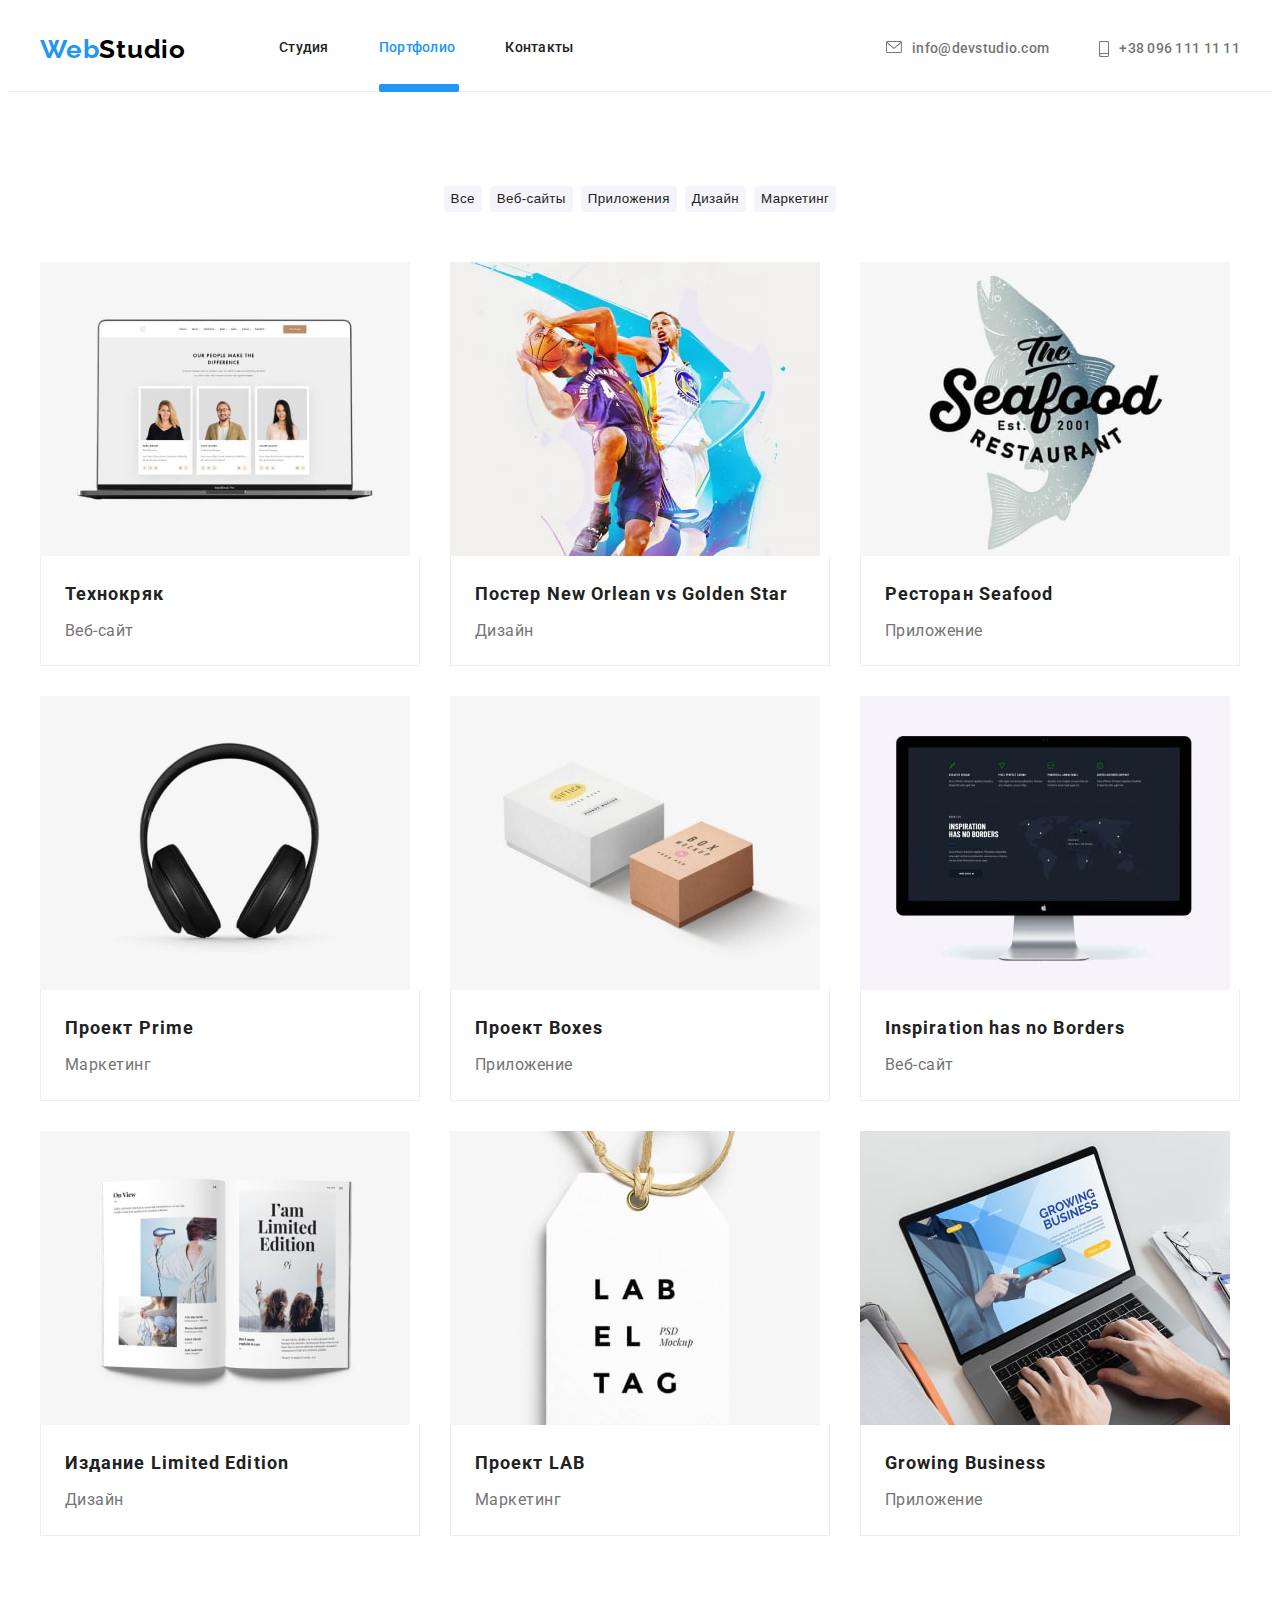
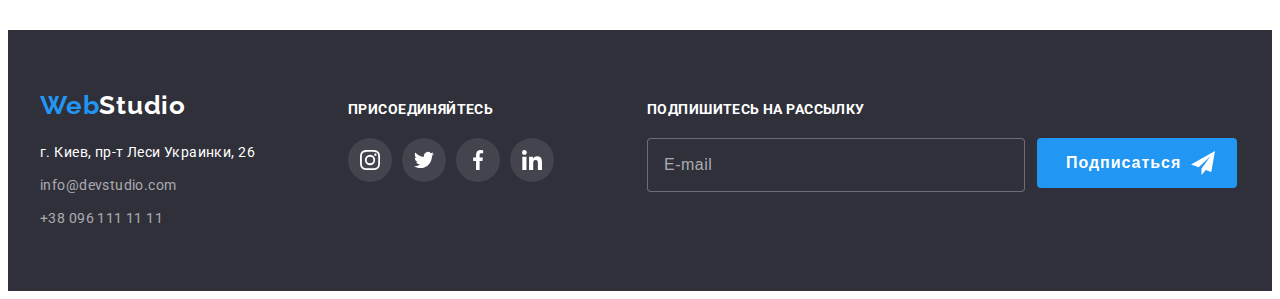
==== portfolio.html @ ad8e5594 "copy hw6" ====
<!DOCTYPE html>
<html lang="ru">
  <head>
    <meta charset="UTF-8" />
    <meta http-equiv="X-UA-Compatible" content="IE=edge" />
    <meta name="viewport" content="width=device-width, initial-scale=1.0" />
    <meta
      name="description"
      content="Web Studio, Заказать Разработку Десктопного приложения, Мобильного приложения. Недорого: Быстро, Качественно, Уникальный Дизайн."
    />
    <title>Web Studio - Разработка приложений</title>
    <link rel="shortcut icon" href="image/Favicon.png" type="image/x-icon" />
    <link
      rel="stylesheet"
      href="https://cdnjs.cloudflare.com/ajax/libs/modern-normalize/1.1.0/modern-normalize.min.css"
      integrity="sha512-wpPYUAdjBVSE4KJnH1VR1HeZfpl1ub8YT/NKx4PuQ5NmX2tKuGu6U/JRp5y+Y8XG2tV+wKQpNHVUX03MfMFn9Q=="
      crossorigin="anonymous"
      referrerpolicy="no-referrer"
    />
    <link rel="preconnect" href="https://fonts.googleapis.com" />
    <link rel="preconnect" href="https://fonts.gstatic.com" crossorigin />
    <link
      href="https://fonts.googleapis.com/css2?family=Raleway:wght@700&family=Roboto:wght@400;500;700;900&display=swap"
      rel="stylesheet"
    />
    <link rel="stylesheet" href="css/style.css" />
  </head>
  <body>
    <!-- Шапка -->

    <header class="header">
      <div class="header-container container">
        <!-- Главная навигация -->

        <nav class="navigation">
          <a class="logo" lang="en" href="index.html"
            ><span class="logo-web">Web</span><span class="logo-studio">Studio</span></a
          >
          <ul class="navigation-list list">
            <li class="navigation-li"><a class="navigation-link" href="index.html">Студия</a></li>
            <li class="navigation-li">
              <a class="navigation-link nav" href="portfolio.html">Портфолио</a>
            </li>
            <li class="navigation-li"><a class="navigation-link" href="/">Контакты</a></li>
          </ul>
        </nav>

        <!-- Связь -->
        <ul class="connection list">
          <li class="connection-li">
            <a class="navigation-connect" href="mailto:info@devstudio.com">
              <svg class="icon-envelope" width="16" height="12">
                <use href="./image/sprite.svg#icon-envelope"></use>
              </svg>
              info@devstudio.com</a
            >
          </li>
          <li class="connection-li">
            <a class="navigation-connect" href="tel:+380961111111">
              <svg class="icon-smartphone" width="10" height="16">
                <use href="./image/sprite.svg#icon-smartphone"></use>
              </svg>
              +38 096 111 11 11</a
            >
          </li>
        </ul>
      </div>
    </header>

    <!-- Портфолио -->
    <main>
      <section class="portfolio">
        <div class="container">
          <h1 class="visually-hidden">Портфолио</h1>
          <!-- Скрытый, для семантики -->

          <!-- Портфолио фильтры -->

          <ul class="filtre list">
            <li class="filtre-btn"><button class="filtre-list" name="button">Все</button></li>
            <li class="filtre-btn"><button class="filtre-list" name="button">Веб-сайты</button></li>
            <li class="filtre-btn">
              <button class="filtre-list" name="button">Приложения</button>
            </li>
            <li class="filtre-btn"><button class="filtre-list" name="button">Дизайн</button></li>
            <li class="filtre-btn"><button class="filtre-list" name="button">Маркетинг</button></li>
          </ul>

          <!-- Портфолио-карточки -->

          <ul class="content list">
            <!-- Технокряк -->

            <li class="content-list">
              <a href="" class="content-link list">
                <div class="content-image">
                  <img
                    class="image"
                    src="./image/portfolio/tehnokryak.jpg"
                    alt="Технокряк"
                    width="370"
                  />
                  <p class="overlay">
                    Технокряк это современная площадка распространения коронавируса. Компании
                    используют эту платформу для цифрового шпионажа и атак на защищённые сервера
                    конкурентов.
                  </p>
                </div>
                <div class="box">
                  <h2 class="caption">Технокряк</h2>
                  <p class="subtitle">Веб-сайт</p>
                </div>
              </a>
            </li>

            <!-- Постер New Orlean vs Golden Star -->

            <li class="content-list">
              <a href="" class="content-link list">
                <div class="content-image">
                  <img
                    class="image"
                    src="./image/portfolio/Poster-Ne-Orlean-vs-Golden-Star.jpg"
                    alt="Постер New Orlean vs Golden Star"
                    width="370"
                  />
                  <p class="overlay">
                    Технокряк это современная площадка распространения коронавируса. Компании
                    используют эту платформу для цифрового шпионажа и атак на защищённые сервера
                    конкурентов.
                  </p>
                </div>
                <div class="box">
                  <h2 class="caption" lang="en">Постер New Orlean vs Golden Star</h2>
                  <p class="subtitle">Дизайн</p>
                </div>
              </a>
            </li>

            <!-- Ресторан Seafood -->

            <li class="content-list">
              <a href="" class="content-link list">
                <div class="content-image">
                  <img
                    class="image"
                    src="./image/portfolio/Restoran-Seafood.jpg"
                    alt="Ресторан Seafood"
                    width="370"
                  />
                  <p class="overlay">
                    Технокряк это современная площадка распространения коронавируса. Компании
                    используют эту платформу для цифрового шпионажа и атак на защищённые сервера
                    конкурентов.
                  </p>
                </div>
                <div class="box">
                  <h2 class="caption" lang="en">Ресторан Seafood</h2>
                  <p class="subtitle">Приложение</p>
                </div>
              </a>
            </li>

            <!-- Проект Prime -->

            <li class="content-list">
              <a href="" class="content-link list">
                <div class="content-image">
                  <img
                    class="image"
                    src="./image/portfolio/Proekt-Prime.jpg"
                    alt="Проект Prime"
                    width="370"
                  />
                  <p class="overlay">
                    Технокряк это современная площадка распространения коронавируса. Компании
                    используют эту платформу для цифрового шпионажа и атак на защищённые сервера
                    конкурентов.
                  </p>
                </div>
                <div class="box">
                  <h2 class="caption" lang="en">Проект Prime</h2>
                  <p class="subtitle">Маркетинг</p>
                </div>
              </a>
            </li>

            <!-- Проект Boxes -->

            <li class="content-list">
              <a href="" class="content-link list">
                <div class="content-image">
                  <img
                    class="image"
                    src="./image/portfolio/Proekt-Boxes.jpg"
                    alt="Проект Boxes"
                    width="370"
                  />
                  <p class="overlay">
                    Технокряк это современная площадка распространения коронавируса. Компании
                    используют эту платформу для цифрового шпионажа и атак на защищённые сервера
                    конкурентов.
                  </p>
                </div>
                <div class="box">
                  <h2 class="caption" lang="en">Проект Boxes</h2>
                  <p class="subtitle">Приложение</p>
                </div>
              </a>
            </li>

            <!-- Inspiration has no Borders -->

            <li class="content-list">
              <a href="" class="content-link list">
                <div class="content-image">
                  <img
                    class="image"
                    src="./image/portfolio/Inspiration-has-no-Borders.jpg"
                    alt="Inspiration has no Borders"
                    width="370"
                  />
                  <p class="overlay">
                    Технокряк это современная площадка распространения коронавируса. Компании
                    используют эту платформу для цифрового шпионажа и атак на защищённые сервера
                    конкурентов.
                  </p>
                </div>
                <div class="box">
                  <h2 class="caption" lang="en">Inspiration has no Borders</h2>
                  <p class="subtitle">Веб-сайт</p>
                </div>
              </a>
            </li>

            <!-- Издание Limited Edition -->

            <li class="content-list">
              <a href="" class="content-link list">
                <div class="content-image">
                  <img
                    class="image"
                    src="./image/portfolio/Izdanie-Limited-Edition.jpg"
                    alt="Издание
                    Limited Edition"
                    width="370"
                  />
                  <p class="overlay">
                    Технокряк это современная площадка распространения коронавируса. Компании
                    используют эту платформу для цифрового шпионажа и атак на защищённые сервера
                    конкурентов.
                  </p>
                </div>
                <div class="box">
                  <h2 class="caption" lang="en">Издание Limited Edition</h2>
                  <p class="subtitle">Дизайн</p>
                </div>
              </a>
            </li>

            <!-- Проект LAB -->

            <li class="content-list">
              <a href="" class="content-link list">
                <div class="content-image">
                  <img
                    class="image"
                    src="./image/portfolio/Proekt-LAB.jpg"
                    alt="Проект LAB"
                    width="370"
                  />
                  <p class="overlay">
                    Технокряк это современная площадка распространения коронавируса. Компании
                    используют эту платформу для цифрового шпионажа и атак на защищённые сервера
                    конкурентов.
                  </p>
                </div>
                <div class="box">
                  <h2 class="caption" lang="en">Проект LAB</h2>
                  <p class="subtitle">Маркетинг</p>
                </div>
              </a>
            </li>

            <!-- Growing Business -->

            <li class="content-list">
              <a href="" class="content-link list">
                <div class="content-image">
                  <img
                    class="image"
                    src="./image/portfolio/Growing-Business.jpg"
                    alt="Growing Business"
                    width="370"
                  />
                  <p class="overlay">
                    Технокряк это современная площадка распространения коронавируса. Компании
                    используют эту платформу для цифрового шпионажа и атак на защищённые сервера
                    конкурентов.
                  </p>
                </div>
                <div class="box">
                  <h2 class="caption" lang="en">Growing Business</h2>
                  <p class="subtitle">Приложение</p>
                </div>
              </a>
            </li>
          </ul>
        </div>
      </section>
    </main>

    <!-- Подвал -->

    <footer class="footer">
      <div class="footer-block container">
        <!-- Логотип -->

        <div class="block">
          <a class="logo logo-footer" lang="en" href="index.html">
            <span class="logo-web">Web</span><span class="logo-studio-footer">Studio</span></a
          >

          <!-- Блок адрес -->

          <address class="address">
            <ul class="address-table list">
              <li class="address-list list">
                <a
                  class="footer-navigation list"
                  href="https://www.google.com/maps/place/%D0%B1%D1%83%D0%BB.+%D0%9B%D0%B5%D1%81%D0%B8+%D0%A3%D0%BA%D1%80%D0%B0%D0%B8%D0%BD%D0%BA%D0%B8,+26,+%D0%9A%D0%B8%D0%B5%D0%B2,"
                  target="_blank"
                  rel="noreferrer noopeneer"
                >
                  г. Киев, пр-т Леси Украинки, 26</a
                >
              </li>

              <li class="address-list list">
                <a class="footer-connect list" href="mailto:info@devstudio.com"
                  >info@devstudio.com</a
                >
              </li>

              <li class="address-list list">
                <a class="footer-connect list" href="tel:+380961111111">+38 096 111 11 11</a>
              </li>
            </ul>
          </address>
        </div>

        <div class="join">
          <p class="join-text">присоединяйтесь</p>

          <ul class="join-list list">
            <li class="join-item">
              <a class="join-link" href="">
                <svg class="join-icon social-icon" width="20" height="20">
                  <use href="./image/sprite.svg#icon-instagram"></use>
                </svg>
              </a>
            </li>

            <li class="join-item">
              <a class="join-link" href="">
                <svg class="join-icon social-icon" width="20" height="20">
                  <use href="./image/sprite.svg#icon-twitter"></use>
                </svg>
              </a>
            </li>

            <li class="join-item">
              <a class="join-link" href="">
                <svg class="join-icon social-icon" width="20" height="20">
                  <use href="./image/sprite.svg#icon-facebook"></use>
                </svg>
              </a>
            </li>

            <li class="join-item">
              <a class="join-link" href="">
                <svg class="join-icon social-icon" width="20" height="20">
                  <use href="./image/sprite.svg#icon-linkedin"></use>
                </svg>
              </a>
            </li>
          </ul>
        </div>

        <!-- Подпишитесь на рассылку -->

        <form action="#" class="subscription-form">
          <p class="subscription-title">Подпишитесь на рассылку</p>
          <div class="subscription-wrapper">
            <div class="subscription-wrapper-input">
              <input
                class="subscription-input"
                type="email"
                name="subscription-name"
                placeholder="E-mail"
                required
              />
            </div>

            <div class="subscription-wrapper-button">
              <button class="subscription-button" type="submit">
                <span class="subscription-text">Подписаться</span>
                <svg class="subscription-icon" width="24" height="24">
                  <use href="./image/sprite.svg#icon-footer-icon-send"></use>
                </svg>
              </button>
            </div>
          </div>
        </form>
      </div>
    </footer>

    <script src="./js/modal.js"></script>
  </body>
</html>
---- css/style.css ----
:root {
  --page-text: #212121;
  --primary-text-color: #757575;
  --secondary-text-color: #2196f3;
  --third-text-color: #ffffff;
  --link-color: #afb1b8;
  --primary-background-color: #ffffff;
  --secondary-background-color: #f5f4fa;
  --third-background-color: #2196f3;
  --transition-color: color 250ms cubic-bezier(0.4, 0, 0.2, 1);
}

body {
  font-family: 'Roboto', sans-serif;
  background: var(--primary-background-color);
  color: var(--page-text);
  font-size: 16px;
  font-style: normal;
}

h1,
h2,
h3,
h4,
h5,
h6,
p {
  margin: 0;
}

ul {
  margin: 0;
  padding: 0;
}

img {
  display: block;
}

/* ----------------Шапка--------------- */

/* ---Логотип--- */

.header {
  background-color: var(--primary-background-color);
  border-bottom: 1px solid #ececec;
}

.header-container {
  display: flex;
  align-items: center;
}

/* ---Контейнер--- */

.container {
  width: 1200px;
  margin: 0 auto;
  padding: 0 15px;
}

.logo {
  font-family: 'Raleway', sans-serif;
  text-decoration: none;
  font-weight: 700;
  font-size: 26px;
  line-height: 1.192;
  letter-spacing: 0.03em;

  display: block;
  margin-right: 93px;
}

.logo-web {
  color: var(--secondary-text-color);
}

.logo-studio {
  color: #000000;
}

/* ---Навигация--- */

.navigation {
  display: flex;
  align-items: center;
}

.navigation-list {
  display: flex;
}

/* ---Сброс стилей--- */

.list {
  list-style: none;
  text-decoration: none;
  font-style: normal;
}

.navigation-li:not(:last-child) {
  margin-right: 50px;
}

.navigation-link {
  color: var(--page-text);
  text-decoration: none;
  font-weight: 500;
  font-size: 14px;
  line-height: 1.14;
  letter-spacing: 0.02em;

  display: block;
  padding-top: 32px;
  transition: var(--transition-color);
}

.nav {
  color: var(--secondary-text-color);
  display: flex;
  flex-direction: column;
}

.nav::after {
  content: '';
  display: block;
  width: 100%;
  height: 4px;
  border: 2px solid;
  border-radius: 2px;
  background-color: var(--third-background-color);
  margin-top: 28px;
  margin-bottom: -1px;
}

.navigation-link:hover,
.navigation-link:focus {
  color: var(--secondary-text-color);
}

/* ---Связь--- */

.connection {
  display: flex;
  margin-left: auto;
}

.connection-li + .connection-li {
  margin-left: 50px;
}

.navigation-connect {
  color: var(--primary-text-color);
  text-decoration: none;
  font-weight: 500;
  font-size: 14px;
  line-height: 1.14;
  letter-spacing: 0.02em;

  padding: 16px 0;
  display: flex;
  transition: var(--transition-color);
}

.navigation-connect:hover,
.navigation-connect:focus {
  color: var(--secondary-text-color);
  fill: var(--secondary-text-color);
}

.icon-envelope,
.icon-smartphone {
  margin-right: 10px;
  fill: currentColor;
  align-items: center;
  padding: 0;
}

/* --------------Блок герой--------------- */

.hero-section {
  display: flex;
  text-align: center;
  align-items: center;
  padding-top: 200px;
  padding-bottom: 200px;
}

.image-hero {
  max-width: 1600px;
  background-color: #c4c4c4;
  background-image: linear-gradient(to right, rgba(47, 48, 58, 0.4), rgba(47, 48, 58, 0.4)),
    url('../image/hero/hero.jpg');
  background-position: center;
  background-size: cover;
  background-repeat: no-repeat;

  margin: 0 auto;
}

.hero-text {
  color: var(--third-text-color);
  font-weight: 900;
  font-size: 44px;
  line-height: 1.36;
  text-align: center;
  letter-spacing: 0.06em;
  text-transform: uppercase;

  margin: 0 auto 30px;
  max-width: 696px;
}

.button {
  color: var(--third-text-color);
  background-color: var(--third-background-color);
  border: 1px solid transparent;
  border-radius: 4px;
  cursor: pointer;
  height: 50px;
  min-width: 200px;
  text-align: center;
  padding: 10px 32px;

  transition: background-color 250ms cubic-bezier(0.4, 0, 0.2, 1);
}

.button:hover,
.button:focus,
.button:active {
  background-color: #188ce8;
}

/* ---------------Особенности----------- */

/* скрытый текст Особенности */

.visually-hidden {
  position: absolute;
  width: 1px;
  height: 1px;
  margin: -1px;
  padding: 0;
  overflow: hidden;
  border: 0;
  clip: rect(0 0 0 0);
  z-index: 1;
}

.feature-section {
  padding-top: 94px;
  padding-bottom: 94px;
  background-color: var(--primary-background-color);
}

.item {
  display: flex;
}

.item-list {
  width: 270px;
}

.item-logo {
  display: flex;
  height: 120px;
  border-radius: 4px;
  margin-bottom: 30px;
  background-color: var(--secondary-background-color);
  justify-content: center;
  align-items: center;
}

.item-list:not(:last-child) {
  margin-right: 30px;
}

.headline {
  color: var(--page-text);
  font-weight: 700;
  font-size: 14px;
  line-height: 1.14;
  letter-spacing: 0.03em;
  text-transform: uppercase;
  margin-bottom: 10px;
}

.text {
  color: var(--primary-text-color);
  font-size: 14px;
  line-height: 1.71;
  letter-spacing: 0.03em;
}

/* -------------Чем мы занимаемся----------- */

.occupation-section {
  margin-right: auto;
  margin-left: auto;
  background-color: var(--primary-background-color);
  padding-bottom: 94px;
}

.heading {
  font-weight: 700;
  font-size: 36px;
  line-height: 1.16;
  text-align: center;
  letter-spacing: 0.03em;

  display: block;
  margin-bottom: 50px;
}

.heading-list {
  display: flex;
}

.heading-li {
  width: 370px;
}

.heading-li:not(:last-child) {
  margin-right: 30px;
}

.heading-thumb {
  position: relative;
  width: 370px;
  display: block;
}

.occupation-image {
  display: block;
  max-width: 100%;
}

.heading-text {
  width: 100%;
  height: 70px;
  position: absolute;

  bottom: 0;

  color: var(--third-text-color);
  background-color: rgba(47, 48, 58, 0.8);
  font-weight: 700;
  font-size: 14px;
  line-height: 1.14;
  text-align: center;
  letter-spacing: 0.03em;
  text-transform: uppercase;
  padding: 27px 0;
}

/* ---------------Наша команда-------------- */

.command-section {
  background-color: var(--secondary-background-color);
  margin-right: auto;
  margin-left: auto;
  padding: 94px 0;
}

.command-heading {
  color: var(--page-text);
  font-weight: 700;
  font-size: 36px;
  line-height: 1.16;
  text-align: center;
  letter-spacing: 0.03em;

  display: block;
  margin-bottom: 50px;
}

.command-item {
  display: flex;
}

.command-list {
  width: 270px;
  border-radius: 0px 0px 4px 4px;
  box-shadow: 0px 1px 3px rgba(0, 0, 0, 0.12), 0px 1px 1px rgba(0, 0, 0, 0.14),
    0px 2px 1px rgba(0, 0, 0, 0.2);
  background-color: var(--primary-background-color);
}

.command-list:not(:last-child) {
  margin-right: 30px;
}

.command-image {
  max-width: 100%;
}

.command-text {
  padding: 30px 32px;
}

.command-name {
  color: var(--page-text);
  font-weight: 500;
  font-size: 16px;
  line-height: 1.18;
  text-align: center;
  letter-spacing: 0.03em;
  margin-bottom: 10px;
  display: block;
}

.command-position {
  color: var(--primary-text-color);
  font-size: 16px;
  line-height: 1.18;
  text-align: center;
  letter-spacing: 0.03em;
  display: block;
  margin-bottom: 16px;
}

.socials-list {
  display: flex;
}

.socials-item:not(:last-child) {
  margin-right: 10px;
}

.socials-link {
  width: 44px;
  height: 44px;
  border-radius: 50%;
  background-color: var(--primary-background-color);
  display: flex;
  justify-content: center;
  align-items: center;
  transition: background-color 250ms cubic-bezier(0.4, 0, 0.2, 1);
}

.socials-link:hover,
.socials-link:focus {
  background-color: var(--third-background-color);
}

.socials-link:hover .socials-icon,
.socials-link:focus .socials-icon {
  fill: var(--third-text-color);
}

.socials-icon {
  fill: var(--link-color);
  transition: fill 250ms cubic-bezier(0.4, 0, 0.2, 1);
}

/* -----------Постоянные клиенты-------- */

.client-section {
  margin-right: auto;
  margin-left: auto;
  background-color: var(--primary-background-color);
  padding-top: 94px;
  padding-bottom: 94px;
}

.client-title {
  color: var(--page-text);
  font-weight: 700;
  font-size: 36px;
  line-height: 1.16;
  text-align: center;
  letter-spacing: 0.03em;
  margin-bottom: 50px;
}

.client-group {
  display: flex;
  margin-left: auto;
  margin-right: auto;
}

.client-list {
  width: 170px;
  height: 92px;
}

.client-list:not(:last-child) {
  margin-right: 30px;
}

.client-link {
  width: 100%;
  height: 100%;
  border: 1px solid #afb1b8;
  border-radius: 4px;
  display: flex;
  justify-content: center;
  align-items: center;

  transition-property: border-color;
  transition-duration: 250ms;
  transition-timing-function: cubic-bezier(0.4, 0, 0.2, 1);
}

.client-icon {
  fill: #afb1b8;
  transition-property: fill;
  transition-duration: 250ms;
  transition-timing-function: cubic-bezier(0.4, 0, 0.2, 1);
}

.client-link:hover,
.client-link:focus {
  border-color: var(--secondary-text-color);
}

.client-link:hover .client-icon,
.client-link:focus .client-icon {
  fill: var(--secondary-text-color);
}

/* --------------Портфолио------------ */

/* ---Портфолио фильтры--- */

.portfolio {
  margin-right: auto;
  margin-left: auto;
  background-color: var(--primary-background-color);
  padding-top: 94px;
  padding-bottom: 94px;
}

.filtre {
  display: flex;
  justify-content: center;
  margin-bottom: 50px;
}

.filtre-btn:not(:last-child) {
  margin-right: 8px;
}

.filtre-list {
  color: var(--page-text);
  border: 1px solid transparent;
  background-color: #f5f4fa;
  border-radius: 4px;
  font-weight: 500;
  line-height: 1.62;
  text-align: center;
  letter-spacing: 0.03em;
  cursor: pointer;
  transition-property: background-color, color, box-shadow;
  transition-duration: 250ms;
  transition-timing-function: cubic-bezier(0.4, 0, 0.2, 1);
}

.filtre-list:hover,
.filtre-list:focus {
  color: var(--third-text-color);
  background-color: var(--third-background-color);
  box-shadow: 0px 3px 1px rgba(0, 0, 0, 0.1), 0px 1px 2px rgba(0, 0, 0, 0.08),
    0px 2px 2px rgba(0, 0, 0, 0.12);
}

/* ---Портфолио-карточки--- */

.content {
  display: flex;
  flex-wrap: wrap;
  margin-top: -30px;
  margin-bottom: 0;
  margin-left: -30px;
}

.content-image {
  position: relative;
  overflow: hidden;
}

.overlay {
  position: absolute;
  top: 0;
  left: 0;
  width: 100%;
  height: 100%;
  background-color: rgba(33, 150, 243, 0.9);
  color: var(--third-text-color);
  padding: 63px 24px;
  font-weight: 400;
  font-size: 18px;
  line-height: 1.56;
  letter-spacing: 0.03em;

  overflow: hidden;
  transform: translateY(100%);

  transition-property: transform;
  transition-duration: 250ms;
  transition-timing-function: cubic-bezier(0.4, 0, 0.2, 1);
}

.content > .content-list {
  flex-basis: calc(100% / 3 - 30px);
  margin-top: 30px;
  margin-left: 30px;
}

.content-link {
  display: block;
  transition-property: box-shadow;
  transition-duration: 250ms;
  transition-timing-function: cubic-bezier(0.4, 0, 0.2, 1);
}

.content-link:hover,
.content-link:focus {
  box-shadow: 0px 3px 1px rgba(0, 0, 0, 0.1), 0px 1px 2px rgba(0, 0, 0, 0.08),
    0px 2px 2px rgba(0, 0, 0, 0.12);
}

.content-link:hover .overlay,
.content-link:focus .overlay {
  transform: translateY(0);
}

.image {
  max-width: 370px;
}

.box {
  padding: 20px 24px;
  border-left: 1px solid #eeeeee;
  border-right: 1px solid #eeeeee;
  border-bottom: 1px solid #eeeeee;
}

.caption {
  color: var(--page-text);
  font-weight: 700;
  font-size: 18px;
  line-height: 2;
  letter-spacing: 0.06em;
}

.subtitle {
  color: var(--primary-text-color);
  line-height: 1.87;
  letter-spacing: 0.03em;
  margin-top: 4px;
}

/* ---------------Подвал -------------*/

.footer {
  background-color: #2f303a;
  margin-right: auto;
  margin-left: auto;
  padding-top: 60px;
  padding-bottom: 60px;
}

.footer-block {
  display: flex;
  align-items: baseline;
}

/* ---Логотип--- */

.block {
  margin-right: 70px;
}

.logo-footer {
  max-width: 145px;
}

.logo-studio-footer {
  color: #ffffff;
}

/* ---Блок адрес--- */

.address {
  margin-top: 20px;
}

.address-list:not(:last-child) {
  margin-bottom: 9px;
}

.footer-navigation {
  color: var(--third-text-color);
  font-size: 14px;
  line-height: 1.71;
  letter-spacing: 0.03em;
  transition: var(--transition-color);
}

.footer-connect {
  color: rgb(255, 255, 255, 0.6);
  font-size: 14px;
  line-height: 1.71;
  letter-spacing: 0.03em;
  transition: var(--transition-color);
}

.footer-navigation:hover,
.footer-navigation:focus,
.footer-connect:hover,
.footer-connect:focus {
  color: var(--secondary-text-color);
}

/* ---присоединяйтесь--- */

.join-text {
  color: var(--third-text-color);
  font-style: normal;
  font-weight: bold;
  font-size: 14px;
  line-height: 1.14;
  letter-spacing: 0.03em;
  text-transform: uppercase;
  margin-bottom: 20px;
}

.join-list {
  display: flex;
}

.join-item:not(:last-child) {
  margin-right: 10px;
}

.join-link {
  width: 44px;
  height: 44px;
  border-radius: 50%;
  background-color: #43444d;
  display: flex;
  justify-content: center;
  align-items: center;

  transition: background-color 250ms cubic-bezier(0.4, 0, 0.2, 1);
}

.join-link:hover,
.join-link:focus {
  background-color: var(--third-background-color);
}

.join-icon {
  fill: var(--third-text-color);
}

/* ---Подпишитесь на рассылку--- */

.subscription-form {
  margin-left: 93px;
}

.subscription-title {
  color: var(--third-text-color);
  font-weight: 700;
  font-size: 14px;
  line-height: 1.14;
  letter-spacing: 0.03em;
  text-transform: uppercase;
  margin-bottom: 20px;
}

.subscription-wrapper {
  display: flex;
}

.subscription-wrapper-input {
  margin-right: 12px;
}

.subscription-input {
  display: block;
  width: 358px;
  height: 50px;
  padding-left: 16px;
  background-color: #2f303a;
  border-radius: 4px;
  color: var(--third-text-color);
  border: 1px solid rgba(255, 255, 255, 0.3);
  outline: none;
}

.subscription-input:focus {
  border-color: var(--third-background-color);
}
.subscription-input::placeholder {
  font-weight: 400;
  font-size: 16px;
  line-height: 1.25;
  letter-spacing: 0.03em;
  color: rgba(255, 255, 255, 0.6);
}

.subscription-button {
  display: flex;
  align-items: center;
  background-color: var(--third-background-color);
  width: 200px;
  height: 50px;
  padding: 0;
  border-radius: 4px;
  border: none;
  cursor: pointer;
  transition: box-shadow 250ms cubic-bezier(0.4, 0, 0.2, 1);
}

.subscription-text {
  color: var(--third-text-color);
  margin-left: 29px;
  margin-right: 10px;
  font-weight: 700;
  font-size: 16px;
  line-height: 1.87;
  text-align: center;
  letter-spacing: 0.06em;
  display: block;
}

.subscription-icon {
  fill: var(--third-text-color);
  padding: 0;
  margin: 0;
}

/* --------------------backdrop---------------- */

.backdrop {
  position: fixed;
  top: 0;
  left: 0;
  width: 100%;
  height: 100%;
  background-color: rgba(0, 0, 0, 0.2);
  transition: 250ms cubic-bezier(0.4, 0, 0.2, 1);
  opacity: 1;
  visibility: visible;
  pointer-events: auto;
  z-index: 2;
}

.backdrop.is-hidden {
  opacity: 0;
  visibility: hidden;
  pointer-events: none;
}

.backdrop.is-hidden .modal {
  transform: translate(-50%, -50%);
}

.modal {
  position: absolute;
  top: 50%;
  left: 50%;
  border-radius: 4px;
  width: 528px;
  height: 581px;
  background-color: var(--primary-background-color);
  padding: 40px;
  box-shadow: 0px 1px 3px rgba(0, 0, 0, 0.12), 0px 1px 1px rgba(0, 0, 0, 0.14),
    0px 2px 1px rgba(0, 0, 0, 0.2);
  border-radius: 4px;

  transform: translate(-50%, -50%);
  transition: transform 250ms cubic-bezier(0.4, 0, 0.2, 1);
}

/* ---input modal--- */

.modal-title {
  display: block;
  font-weight: 700;
  font-size: 20px;
  line-height: 1.15;
  text-align: center;
  letter-spacing: 0.03em;
  margin: 0 auto 12px;
}

.modal-form-label {
  display: block;
  font-weight: 400;
  font-size: 12px;
  line-height: 1.16;
  letter-spacing: 0.01em;
  color: var(--primary-text-color);
  margin-bottom: 4px;
}

.modal-form-field:not(:last-child) {
  margin-bottom: 10px;
}

.modal-wrapper {
  display: block;
  position: relative;
}

.modal-icon {
  position: absolute;
  top: 50%;
  left: 12px;
  transform: translateY(-50%);
  z-index: 3;
  fill: var(--page-text);
  transition: fill 250ms cubic-bezier(0.4, 0, 0.2, 1);
}

.modal-input {
  display: block;
  width: 448px;
  height: 40px;
  border: 1px solid rgba(33, 33, 33, 0.2);
  border-radius: 4px;
  padding-left: 42px;
  transition: border-color 250ms cubic-bezier(0.4, 0, 0.2, 1);
}

.modal-input:focus {
  border-color: var(--secondary-text-color);
  outline: none;
}

.modal-input:focus + .modal-icon {
  fill: var(--secondary-text-color);
}

.modal-field-textarea {
  width: 100%;
  height: 120px;
  resize: none;
  padding: 12px 16px;
}

.modal-field-textarea::placeholder {
  color: var(--primary-text-color);
  font-weight: 400;
  font-size: 12px;
  line-height: 1.16;
  letter-spacing: 0.01em;
}

/* ---checkbox--- */

.form-checkbox {
  display: flex;
  align-items: center;
  margin: 20px 0 30px;
  transition: color 250ms cubic-bezier(0.4, 0, 0.2, 1);
}

.checkbox-text {
  font-weight: 400;
  font-size: 14px;
  line-height: 1.71;
  letter-spacing: 0.03em;
  color: var(--primary-text-color);
  display: flex;
  align-items: center;
  margin: 0 auto;
}

.checkbox-icon {
  width: 16px;
  height: 15px;
  border: 2px solid var(--page-text);
  border-radius: 2px;
  margin-right: 8px;
  display: flex;
  align-items: center;
  justify-content: center;
  transition-property: background-color;
  transition-duration: 250ms;
  transition-timing-function: cubic-bezier(0.4, 0, 0.2, 1);
}

.checkbox:checked + .checkbox-text .checkbox-icon {
  background-color: var(--third-background-color);
  border: transparent;
}

.checkbox-link {
  color: var(--secondary-text-color);
  text-decoration: underline;
}

/* ---modal-button---*/

.modal-button {
  display: block;
  margin: 0 auto;
  width: 200px;
  height: 50px;
  border: none;
  border-radius: 4px;
  background-color: var(--third-background-color);
  color: var(--third-text-color);
  font-weight: 700;
  font-size: 16px;
  line-height: 1.87;
  text-align: center;
  letter-spacing: 0.06em;
  cursor: pointer;

  transition-property: background-color;
  transition-duration: 250ms;
  transition-timing-function: cubic-bezier(0.4, 0, 0.2, 1);
}

.subscription-button:hover,
.subscription-button:focus,
.modal-button:hover,
.modal-button:focus {
  background-color: #188ce8;
  box-shadow: 0px 4px 4px rgba(0, 0, 0, 0.15);
}

.button-x {
  position: absolute;
  top: 8px;
  right: 8px;
  width: 30px;
  height: 30px;
  border: 1px solid rgba(0, 0, 0, 0.1);
  border-radius: 50%;
  background-color: var(--primary-background-color);
  display: flex;
  justify-content: center;
  align-items: center;
  cursor: pointer;
  padding: 0;
}

.icon-button-x {
  fill: #000000;
  transition-property: fill;
  transition-duration: 250ms;
  transition-timing-function: cubic-bezier(0.4, 0, 0.2, 1);
}

.button-x:hover .icon-button-x,
.button-x:focus .icon-button-x {
  fill: var(--secondary-text-color);
}
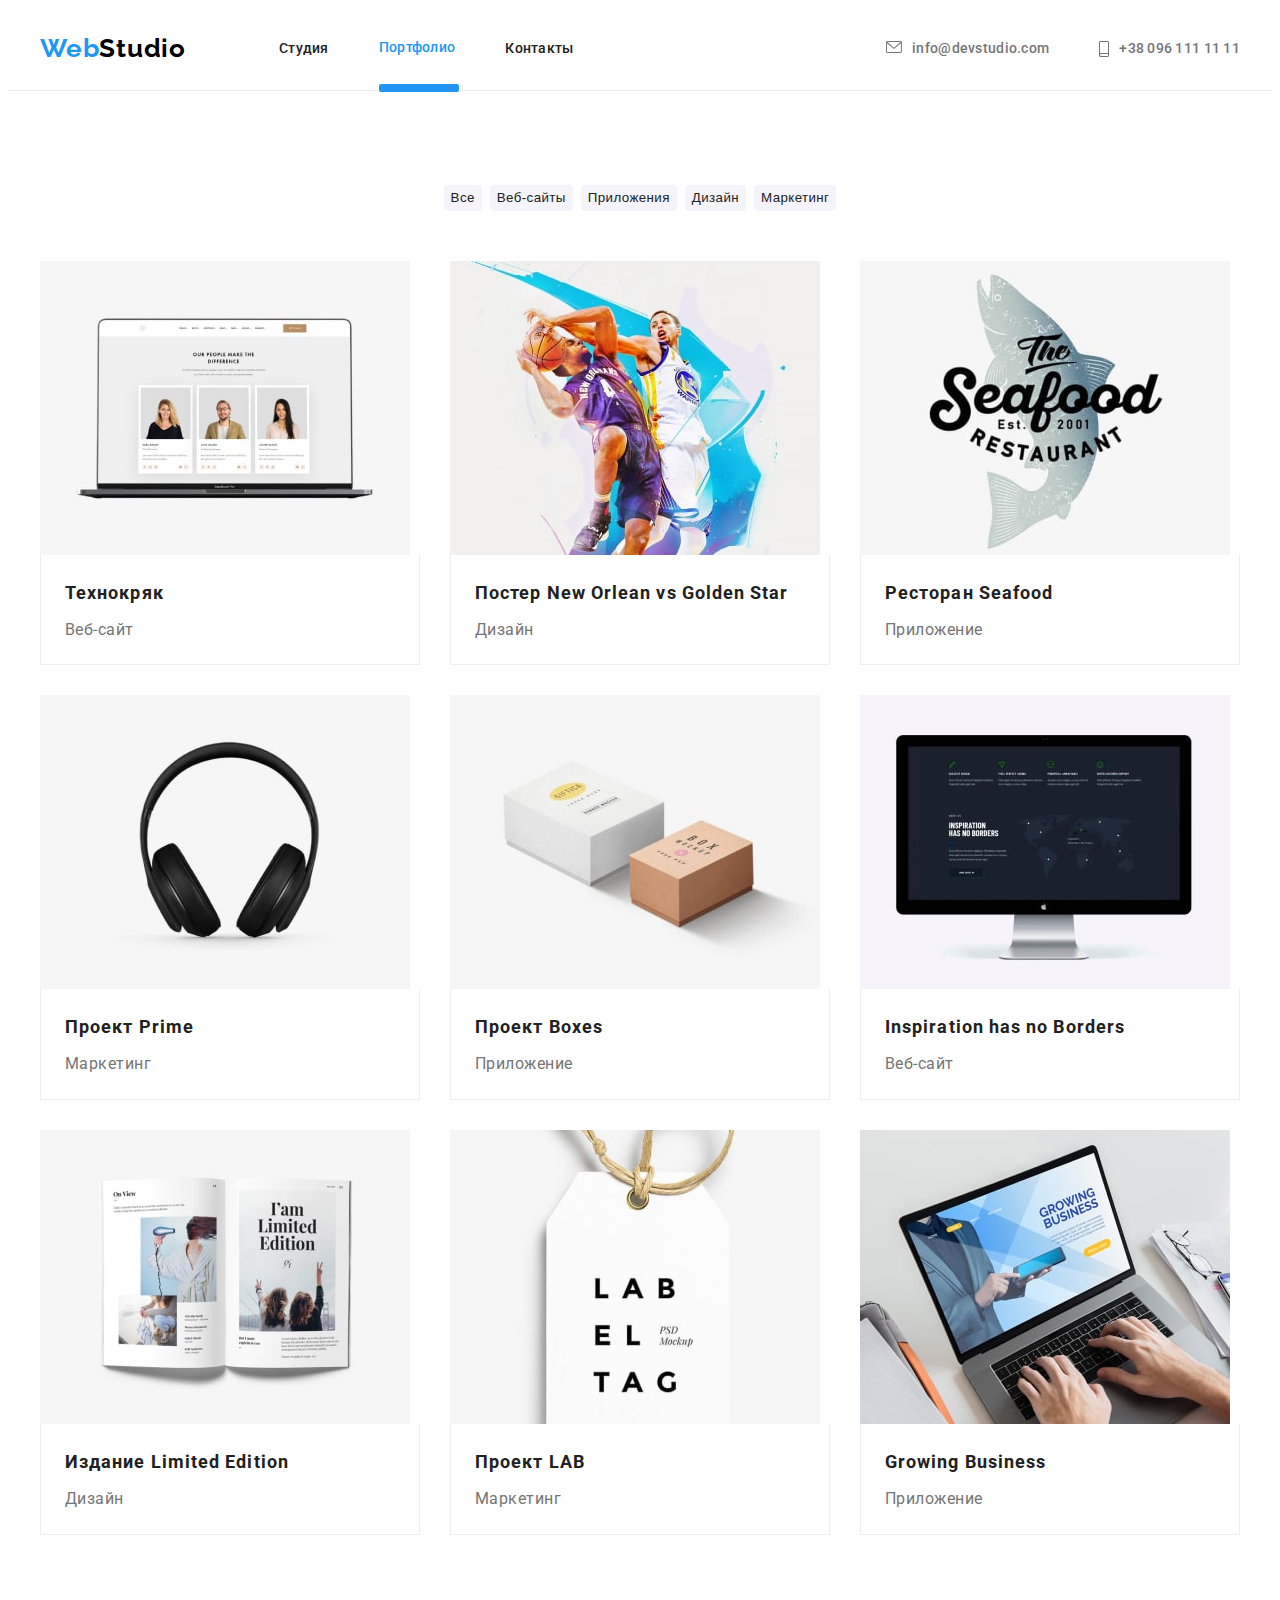
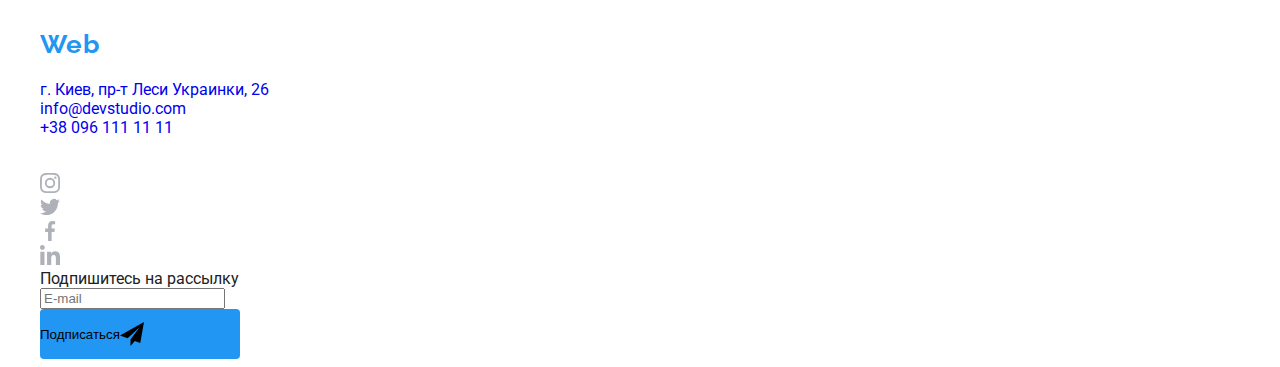
==== commit 99cbf3c0: "бэм" ====
--- a/portfolio.html
+++ b/portfolio.html
@@ -23,41 +23,42 @@
       href="https://fonts.googleapis.com/css2?family=Raleway:wght@700&family=Roboto:wght@400;500;700;900&display=swap"
       rel="stylesheet"
     />
-    <link rel="stylesheet" href="css/style.css" />
+    <link rel="stylesheet" href="./css/main.css" />
   </head>
   <body>
     <!-- Шапка -->
 
     <header class="header">
-      <div class="header-container container">
-        <!-- Главная навигация -->
-
+      <div class="wrapper container">
         <nav class="navigation">
-          <a class="logo" lang="en" href="index.html"
-            ><span class="logo-web">Web</span><span class="logo-studio">Studio</span></a
+          <a class="logo navigation__logo" lang="en" href="index.html"
+            ><span class="logo__web">Web</span><span class="logo__studio">Studio</span></a
           >
-          <ul class="navigation-list list">
-            <li class="navigation-li"><a class="navigation-link" href="index.html">Студия</a></li>
-            <li class="navigation-li">
-              <a class="navigation-link nav" href="portfolio.html">Портфолио</a>
-            </li>
-            <li class="navigation-li"><a class="navigation-link" href="/">Контакты</a></li>
+          <ul class="nav list">
+            <li class="nav__item">
+              <a class="nav__link" href="index.html">Студия</a>
+            </li>
+            <li class="nav__item">
+              <a class="nav__link nav__link--active" href="portfolio.html">Портфолио</a>
+            </li>
+            <li class="nav__item">
+              <a class="nav__link" href="#">Контакты</a>
+            </li>
           </ul>
         </nav>
 
-        <!-- Связь -->
-        <ul class="connection list">
-          <li class="connection-li">
-            <a class="navigation-connect" href="mailto:info@devstudio.com">
-              <svg class="icon-envelope" width="16" height="12">
+        <ul class="connection wrapper__connection list">
+          <li class="connection__item">
+            <a class="connection__link" href="mailto:info@devstudio.com">
+              <svg class="connection__icon" width="16" height="12">
                 <use href="./image/sprite.svg#icon-envelope"></use>
               </svg>
               info@devstudio.com</a
             >
           </li>
-          <li class="connection-li">
-            <a class="navigation-connect" href="tel:+380961111111">
-              <svg class="icon-smartphone" width="10" height="16">
+          <li class="connection__item">
+            <a class="connection__link" href="tel:+380961111111">
+              <svg class="connection__icon" width="10" height="16">
                 <use href="./image/sprite.svg#icon-smartphone"></use>
               </svg>
               +38 096 111 11 11</a
@@ -317,17 +318,17 @@
         <!-- Логотип -->
 
         <div class="block">
-          <a class="logo logo-footer" lang="en" href="index.html">
-            <span class="logo-web">Web</span><span class="logo-studio-footer">Studio</span></a
+          <a class="logo block__logo" lang="en" href="index.html">
+            <span class="logo__web">Web</span><span class="logo__studio--footer">Studio</span></a
           >
 
           <!-- Блок адрес -->
 
           <address class="address">
-            <ul class="address-table list">
-              <li class="address-list list">
+            <ul class="address__table list">
+              <li class="address__list">
                 <a
-                  class="footer-navigation list"
+                  class="address__navigation list"
                   href="https://www.google.com/maps/place/%D0%B1%D1%83%D0%BB.+%D0%9B%D0%B5%D1%81%D0%B8+%D0%A3%D0%BA%D1%80%D0%B0%D0%B8%D0%BD%D0%BA%D0%B8,+26,+%D0%9A%D0%B8%D0%B5%D0%B2,"
                   target="_blank"
                   rel="noreferrer noopeneer"
@@ -336,50 +337,52 @@
                 >
               </li>
 
-              <li class="address-list list">
-                <a class="footer-connect list" href="mailto:info@devstudio.com"
+              <li class="address__list">
+                <a class="address__connect list" href="mailto:info@devstudio.com"
                   >info@devstudio.com</a
                 >
               </li>
 
-              <li class="address-list list">
-                <a class="footer-connect list" href="tel:+380961111111">+38 096 111 11 11</a>
+              <li class="address__list">
+                <a class="address__connect list" href="tel:+380961111111">+38 096 111 11 11</a>
               </li>
             </ul>
           </address>
         </div>
 
+        <!-- присоединяйтесь -->
+
         <div class="join">
-          <p class="join-text">присоединяйтесь</p>
-
-          <ul class="join-list list">
-            <li class="join-item">
-              <a class="join-link" href="">
-                <svg class="join-icon social-icon" width="20" height="20">
+          <p class="join__text">присоединяйтесь</p>
+
+          <ul class="join__list list">
+            <li class="join__item">
+              <a class="join__link" href="">
+                <svg class="join__icon socials__icon" width="20" height="20">
                   <use href="./image/sprite.svg#icon-instagram"></use>
                 </svg>
               </a>
             </li>
 
-            <li class="join-item">
-              <a class="join-link" href="">
-                <svg class="join-icon social-icon" width="20" height="20">
+            <li class="join__item">
+              <a class="join__link" href="">
+                <svg class="join__icon socials__icon" width="20" height="20">
                   <use href="./image/sprite.svg#icon-twitter"></use>
                 </svg>
               </a>
             </li>
 
-            <li class="join-item">
-              <a class="join-link" href="">
-                <svg class="join-icon social-icon" width="20" height="20">
+            <li class="join__item">
+              <a class="join__link" href="">
+                <svg class="join__icon socials__icon" width="20" height="20">
                   <use href="./image/sprite.svg#icon-facebook"></use>
                 </svg>
               </a>
             </li>
 
-            <li class="join-item">
-              <a class="join-link" href="">
-                <svg class="join-icon social-icon" width="20" height="20">
+            <li class="join__item">
+              <a class="join__link" href="">
+                <svg class="join__icon socials__icon" width="20" height="20">
                   <use href="./image/sprite.svg#icon-linkedin"></use>
                 </svg>
               </a>
--- a/css/main.css
+++ b/css/main.css
@@ -0,0 +1,966 @@
+:root {
+  --page-text: #212121;
+  --primary-text-color: #757575;
+  --secondary-text-color: #2196f3;
+  --third-text-color: #ffffff;
+  --link-color: #afb1b8;
+  --primary-background-color: #ffffff;
+  --secondary-background-color: #f5f4fa;
+  --third-background-color: #2196f3;
+  --transition-color: color 250ms cubic-bezier(0.4, 0, 0.2, 1);
+}
+
+body {
+  font-family: 'Roboto', sans-serif;
+  background: var(--primary-background-color);
+  color: var(--page-text);
+  font-size: 16px;
+  font-style: normal;
+}
+
+h1,
+h2,
+h3,
+h4,
+h5,
+h6,
+p {
+  margin: 0;
+}
+
+ul {
+  margin: 0;
+  padding: 0;
+}
+
+img {
+  display: block;
+}
+
+.list {
+  list-style: none;
+  text-decoration: none;
+  font-style: normal;
+}
+
+.container {
+  width: 1200px;
+  margin: 0 auto;
+  padding: 0 15px;
+}
+
+.header {
+  background-color: var(--primary-background-color);
+  border-bottom: 1px solid #ececec;
+}
+
+.wrapper {
+  display: flex;
+  align-items: center;
+}
+
+.logo {
+  font-family: 'Raleway', sans-serif;
+  text-decoration: none;
+  font-weight: 700;
+  font-size: 26px;
+  line-height: 1.192;
+  letter-spacing: 0.03em;
+  display: block;
+}
+
+.logo__web {
+  color: var(--secondary-text-color);
+}
+
+.logo__studio {
+  color: #000000;
+}
+
+.navigation__logo {
+  margin-right: 93px;
+}
+
+.navigation {
+  display: flex;
+  align-items: center;
+}
+
+.nav {
+  display: flex;
+  align-items: center;
+}
+
+.nav__item:not(:last-child) {
+  margin-right: 50px;
+}
+
+.nav__link {
+  color: var(--page-text);
+  text-decoration: none;
+  font-weight: 500;
+  font-size: 14px;
+  line-height: 1.14;
+  letter-spacing: 0.02em;
+  display: block;
+  padding-top: 32px;
+  padding-bottom: 32px;
+  transition: var(--transition-color);
+}
+
+.nav__link:hover, .nav__link:focus {
+  color: var(--secondary-text-color);
+}
+
+.nav__link--active {
+  color: var(--secondary-text-color);
+  display: flex;
+  flex-direction: column;
+  padding-bottom: 0px;
+}
+
+.nav__link--active::after {
+  content: '';
+  display: block;
+  width: 100%;
+  height: 4px;
+  border: 2px solid;
+  border-radius: 2px;
+  background-color: var(--third-background-color);
+  margin-top: 28px;
+  margin-bottom: -2px;
+}
+
+.connection {
+  display: flex;
+}
+
+.connection__icon {
+  margin-right: 10px;
+  fill: currentColor;
+  align-items: center;
+  padding: 0;
+}
+
+.connection__item + .connection__item {
+  margin-left: 50px;
+}
+
+.connection__link {
+  color: var(--primary-text-color);
+  text-decoration: none;
+  font-weight: 500;
+  font-size: 14px;
+  line-height: 1.14;
+  letter-spacing: 0.02em;
+  padding: 16px 0;
+  display: flex;
+  transition: var(--transition-color);
+}
+
+.connection__link:hover, .connection__link:focus {
+  color: var(--secondary-text-color);
+  fill: var(--secondary-text-color);
+}
+
+.wrapper__connection {
+  margin-left: auto;
+}
+
+.hero-section {
+  display: flex;
+  text-align: center;
+  align-items: center;
+  padding-top: 200px;
+  padding-bottom: 200px;
+}
+
+.image-hero {
+  max-width: 1600px;
+  background-color: #c4c4c4;
+  background-image: linear-gradient(to right, rgba(47, 48, 58, 0.4), rgba(47, 48, 58, 0.4)), url("../image/hero/hero.jpg");
+  background-position: center;
+  background-size: cover;
+  background-repeat: no-repeat;
+  margin: 0 auto;
+}
+
+.hero {
+  max-width: 696px;
+}
+
+.hero__text {
+  color: var(--third-text-color);
+  font-weight: 900;
+  font-size: 44px;
+  line-height: 1.36;
+  text-align: center;
+  letter-spacing: 0.06em;
+  text-transform: uppercase;
+  margin-bottom: 30px;
+}
+
+.button {
+  color: var(--third-text-color);
+  background-color: var(--third-background-color);
+  border: 1px solid transparent;
+  border-radius: 4px;
+  cursor: pointer;
+  height: 50px;
+  min-width: 200px;
+  text-align: center;
+  padding: 10px 32px;
+  transition: background-color 250ms cubic-bezier(0.4, 0, 0.2, 1);
+}
+
+.button:hover, .button:focus, .button:active {
+  background-color: #188ce8;
+}
+
+.visually-hidden {
+  position: absolute;
+  width: 1px;
+  height: 1px;
+  margin: -1px;
+  padding: 0;
+  overflow: hidden;
+  border: 0;
+  clip: rect(0 0 0 0);
+  z-index: 1;
+}
+
+.feature-section {
+  padding-top: 94px;
+  padding-bottom: 94px;
+  background-color: var(--primary-background-color);
+}
+
+.feature {
+  display: flex;
+}
+
+.feature__logo {
+  display: flex;
+  height: 120px;
+  border-radius: 4px;
+  margin-bottom: 30px;
+  background-color: var(--secondary-background-color);
+  justify-content: center;
+  align-items: center;
+}
+
+.feature__headline {
+  color: var(--page-text);
+  font-weight: 700;
+  font-size: 14px;
+  line-height: 1.14;
+  letter-spacing: 0.03em;
+  text-transform: uppercase;
+  margin-bottom: 10px;
+}
+
+.feature__text {
+  color: var(--primary-text-color);
+  font-size: 14px;
+  line-height: 1.71;
+  letter-spacing: 0.03em;
+}
+
+.feature__list {
+  width: 270px;
+}
+
+.feature__list:not(:last-child) {
+  margin-right: 30px;
+}
+
+.occupation-section {
+  background-color: var(--primary-background-color);
+  padding-bottom: 94px;
+}
+
+.occupation__title {
+  font-weight: 700;
+  font-size: 36px;
+  line-height: 1.16;
+  text-align: center;
+  letter-spacing: 0.03em;
+  display: block;
+  margin-bottom: 50px;
+}
+
+.item {
+  display: flex;
+}
+
+.item__thumb {
+  position: relative;
+  width: 370px;
+}
+
+.item__image {
+  display: block;
+  max-width: 100%;
+}
+
+.item__text {
+  width: 100%;
+  height: 70px;
+  position: absolute;
+  bottom: 0;
+  color: var(--third-text-color);
+  background-color: rgba(47, 48, 58, 0.8);
+  font-weight: 700;
+  font-size: 14px;
+  line-height: 1.14;
+  text-align: center;
+  letter-spacing: 0.03em;
+  text-transform: uppercase;
+  padding: 27px 0;
+}
+
+.item__list {
+  width: 370px;
+}
+
+.item__list:not(:last-child) {
+  margin-right: 30px;
+}
+
+.command-section {
+  background-color: var(--secondary-background-color);
+  padding: 94px 0;
+}
+
+.command__title {
+  color: var(--page-text);
+  font-weight: 700;
+  font-size: 36px;
+  line-height: 1.16;
+  text-align: center;
+  letter-spacing: 0.03em;
+  display: block;
+  margin-bottom: 50px;
+}
+
+.command-item__list {
+  width: 270px;
+  border-radius: 0px 0px 4px 4px;
+  box-shadow: 0px 1px 3px rgba(0, 0, 0, 0.12), 0px 1px 1px rgba(0, 0, 0, 0.14), 0px 2px 1px rgba(0, 0, 0, 0.2);
+  background-color: var(--primary-background-color);
+}
+
+.command-item__list:not(:last-child) {
+  margin-right: 30px;
+}
+
+.command-item {
+  display: flex;
+}
+
+.command-item__image {
+  max-width: 100%;
+}
+
+.command-item__meta {
+  padding: 30px 32px;
+}
+
+.command-item__name {
+  color: var(--page-text);
+  font-weight: 500;
+  font-size: 16px;
+  line-height: 1.18;
+  text-align: center;
+  letter-spacing: 0.03em;
+  margin-bottom: 10px;
+  display: block;
+}
+
+.command-item__position {
+  color: var(--primary-text-color);
+  font-size: 16px;
+  line-height: 1.18;
+  text-align: center;
+  letter-spacing: 0.03em;
+  display: block;
+  margin-bottom: 16px;
+}
+
+.socials {
+  display: flex;
+}
+
+.socials__item:not(:last-child) {
+  margin-right: 10px;
+}
+
+.socials__link {
+  width: 44px;
+  height: 44px;
+  border-radius: 50%;
+  background-color: var(--primary-background-color);
+  display: flex;
+  justify-content: center;
+  align-items: center;
+  transition: background-color 250ms cubic-bezier(0.4, 0, 0.2, 1);
+}
+
+.socials__link:hover, .socials__link:focus {
+  background-color: var(--third-background-color);
+}
+
+.socials__icon {
+  fill: var(--link-color);
+  transition: fill 250ms cubic-bezier(0.4, 0, 0.2, 1);
+}
+
+.socials__link:hover .socials__icon,
+.socials__link:focus .socials__icon {
+  fill: var(--third-text-color);
+}
+
+.client-section {
+  background-color: var(--primary-background-color);
+  padding: 94px 0;
+}
+
+.client__title {
+  color: var(--page-text);
+  font-weight: 700;
+  font-size: 36px;
+  line-height: 1.16;
+  text-align: center;
+  letter-spacing: 0.03em;
+  margin-bottom: 50px;
+}
+
+.clients {
+  display: flex;
+}
+
+.clients__list {
+  width: 170px;
+  height: 92px;
+}
+
+.clients__list:not(:last-child) {
+  margin-right: 30px;
+}
+
+.clients__link {
+  width: 100%;
+  height: 100%;
+  border: 1px solid #afb1b8;
+  border-radius: 4px;
+  display: flex;
+  justify-content: center;
+  align-items: center;
+  transition-property: border-color;
+  transition-duration: 250ms;
+  transition-timing-function: cubic-bezier(0.4, 0, 0.2, 1);
+}
+
+.clients__link:hover, .clients__link:focus {
+  border-color: var(--secondary-text-color);
+}
+
+.clients__icon {
+  fill: #afb1b8;
+  transition-property: fill;
+  transition-duration: 250ms;
+  transition-timing-function: cubic-bezier(0.4, 0, 0.2, 1);
+}
+
+.clients__link:hover .clients__icon,
+.clients__link:focus .clients__icon {
+  fill: var(--secondary-text-color);
+}
+
+.portfolio {
+  margin-right: auto;
+  margin-left: auto;
+  background-color: var(--primary-background-color);
+  padding-top: 94px;
+  padding-bottom: 94px;
+}
+
+.filtre {
+  display: flex;
+  justify-content: center;
+  margin-bottom: 50px;
+}
+
+.filtre-btn:not(:last-child) {
+  margin-right: 8px;
+}
+
+.filtre-list {
+  color: var(--page-text);
+  border: 1px solid transparent;
+  background-color: #f5f4fa;
+  border-radius: 4px;
+  font-weight: 500;
+  line-height: 1.62;
+  text-align: center;
+  letter-spacing: 0.03em;
+  cursor: pointer;
+  transition-property: background-color, color, box-shadow;
+  transition-duration: 250ms;
+  transition-timing-function: cubic-bezier(0.4, 0, 0.2, 1);
+}
+
+.filtre-list:hover,
+.filtre-list:focus {
+  color: var(--third-text-color);
+  background-color: var(--third-background-color);
+  box-shadow: 0px 3px 1px rgba(0, 0, 0, 0.1), 0px 1px 2px rgba(0, 0, 0, 0.08), 0px 2px 2px rgba(0, 0, 0, 0.12);
+}
+
+.content {
+  display: flex;
+  flex-wrap: wrap;
+  margin-top: -30px;
+  margin-bottom: 0;
+  margin-left: -30px;
+}
+
+.content-image {
+  position: relative;
+  overflow: hidden;
+}
+
+.overlay {
+  position: absolute;
+  top: 0;
+  left: 0;
+  width: 100%;
+  height: 100%;
+  background-color: rgba(33, 150, 243, 0.9);
+  color: var(--third-text-color);
+  padding: 63px 24px;
+  font-weight: 400;
+  font-size: 18px;
+  line-height: 1.56;
+  letter-spacing: 0.03em;
+  overflow: hidden;
+  transform: translateY(100%);
+  transition-property: transform;
+  transition-duration: 250ms;
+  transition-timing-function: cubic-bezier(0.4, 0, 0.2, 1);
+}
+
+.content > .content-list {
+  flex-basis: calc(100% / 3 - 30px);
+  margin-top: 30px;
+  margin-left: 30px;
+}
+
+.content-link {
+  display: block;
+  transition-property: box-shadow;
+  transition-duration: 250ms;
+  transition-timing-function: cubic-bezier(0.4, 0, 0.2, 1);
+}
+
+.content-link:hover,
+.content-link:focus {
+  box-shadow: 0px 3px 1px rgba(0, 0, 0, 0.1), 0px 1px 2px rgba(0, 0, 0, 0.08), 0px 2px 2px rgba(0, 0, 0, 0.12);
+}
+
+.content-link:hover .overlay,
+.content-link:focus .overlay {
+  transform: translateY(0);
+}
+
+.image {
+  max-width: 370px;
+}
+
+.box {
+  padding: 20px 24px;
+  border-left: 1px solid #eeeeee;
+  border-right: 1px solid #eeeeee;
+  border-bottom: 1px solid #eeeeee;
+}
+
+.caption {
+  color: var(--page-text);
+  font-weight: 700;
+  font-size: 18px;
+  line-height: 2;
+  letter-spacing: 0.06em;
+}
+
+.subtitle {
+  color: var(--primary-text-color);
+  line-height: 1.87;
+  letter-spacing: 0.03em;
+  margin-top: 4px;
+}
+
+.footer-section {
+  background-color: #2f303a;
+  padding-top: 60px;
+  padding-bottom: 60px;
+}
+
+.footer {
+  display: flex;
+  align-items: baseline;
+}
+
+.block-info {
+  margin-right: 70px;
+}
+
+.block-info__logo {
+  max-width: 145px;
+}
+
+.logo__studio--footer {
+  color: #ffffff;
+}
+
+.address {
+  margin-top: 20px;
+}
+
+.address-table__navigation:hover, .address-table__navigation:focus, .address-table__connect:hover, .address-table__connect:focus {
+  color: var(--secondary-text-color);
+}
+
+.address-table__list:not(:last-child) {
+  margin-bottom: 9px;
+}
+
+.address-table__navigation {
+  color: var(--third-text-color);
+  font-size: 14px;
+  line-height: 1.71;
+  letter-spacing: 0.03em;
+  transition: var(--transition-color);
+}
+
+.address-table__connect {
+  color: rgba(255, 255, 255, 0.6);
+  font-size: 14px;
+  line-height: 1.71;
+  letter-spacing: 0.03em;
+  transition: var(--transition-color);
+}
+
+.join__text {
+  color: var(--third-text-color);
+  font-style: normal;
+  font-weight: bold;
+  font-size: 14px;
+  line-height: 1.14;
+  letter-spacing: 0.03em;
+  text-transform: uppercase;
+  margin-bottom: 20px;
+}
+
+.join-table {
+  display: flex;
+}
+
+.join-table__item:not(:last-child) {
+  margin-right: 10px;
+}
+
+.join-table__icon {
+  fill: var(--third-text-color);
+}
+
+.join-table__link {
+  width: 44px;
+  height: 44px;
+  border-radius: 50%;
+  background-color: #43444d;
+  display: flex;
+  justify-content: center;
+  align-items: center;
+  transition: background-color 250ms cubic-bezier(0.4, 0, 0.2, 1);
+}
+
+.join-table__link:hover, .join-table__link:focus {
+  background-color: var(--third-background-color);
+}
+
+.subscription {
+  margin-left: 93px;
+}
+
+.subscription__title {
+  color: var(--third-text-color);
+  font-weight: 700;
+  font-size: 14px;
+  line-height: 1.14;
+  letter-spacing: 0.03em;
+  text-transform: uppercase;
+  margin-bottom: 20px;
+}
+
+.subscription__wrapper {
+  display: flex;
+}
+
+.subscription__input {
+  display: flex;
+  width: 358px;
+  height: 50px;
+  padding-left: 16px;
+  background-color: #2f303a;
+  border-radius: 4px;
+  color: var(--third-text-color);
+  border: 1px solid rgba(255, 255, 255, 0.3);
+  outline: none;
+  margin-right: 12px;
+}
+
+.subscription__input:focus {
+  border-color: var(--third-background-color);
+}
+
+.subscription__input::placeholder {
+  font-weight: 400;
+  font-size: 16px;
+  line-height: 1.25;
+  letter-spacing: 0.03em;
+  color: rgba(255, 255, 255, 0.6);
+}
+
+.subscription-button {
+  display: flex;
+  align-items: center;
+  background-color: var(--third-background-color);
+  width: 200px;
+  height: 50px;
+  padding: 0;
+  border-radius: 4px;
+  border: transparent;
+  cursor: pointer;
+  transition: box-shadow 250ms cubic-bezier(0.4, 0, 0.2, 1);
+}
+
+.subscription-button:hover, .subscription-button:focus {
+  background-color: #188ce8;
+  box-shadow: 0px 4px 4px rgba(0, 0, 0, 0.15);
+}
+
+.subscription-button__text {
+  color: var(--third-text-color);
+  margin-left: 29px;
+  margin-right: 10px;
+  font-weight: 700;
+  font-size: 16px;
+  line-height: 1.87;
+  text-align: center;
+  letter-spacing: 0.06em;
+  display: block;
+}
+
+.subscription-button__icon {
+  fill: var(--third-text-color);
+  padding: 0;
+  margin: 0;
+}
+
+.backdrop {
+  position: fixed;
+  top: 0;
+  left: 0;
+  width: 100%;
+  height: 100%;
+  background-color: rgba(0, 0, 0, 0.2);
+  transition: 250ms cubic-bezier(0.4, 0, 0.2, 1);
+  opacity: 1;
+  visibility: visible;
+  pointer-events: auto;
+  z-index: 2;
+}
+
+.backdrop.is-hidden {
+  opacity: 0;
+  visibility: hidden;
+  pointer-events: none;
+}
+
+.backdrop.is-hidden .modal {
+  transform: translate(-50%, -50%);
+}
+
+.modal {
+  position: absolute;
+  top: 50%;
+  left: 50%;
+  width: 528px;
+  height: 581px;
+  background-color: var(--primary-background-color);
+  padding: 40px;
+  box-shadow: 0px 1px 3px rgba(0, 0, 0, 0.12), 0px 1px 1px rgba(0, 0, 0, 0.14), 0px 2px 1px rgba(0, 0, 0, 0.2);
+  border-radius: 4px;
+  transform: translate(-50%, -50%);
+  transition: transform 250ms cubic-bezier(0.4, 0, 0.2, 1);
+}
+
+.modal-form__title {
+  display: block;
+  font-weight: 700;
+  font-size: 20px;
+  line-height: 1.15;
+  text-align: center;
+  letter-spacing: 0.03em;
+  margin: 0 auto 12px;
+}
+
+.modal-form__label {
+  display: block;
+  font-weight: 400;
+  font-size: 12px;
+  line-height: 1.16;
+  letter-spacing: 0.01em;
+  color: var(--primary-text-color);
+  margin-bottom: 4px;
+}
+
+.modal-form__field:not(:last-child) {
+  margin-bottom: 10px;
+}
+
+.modal-form__wrapper {
+  display: block;
+  position: relative;
+}
+
+.modal-form__icon {
+  position: absolute;
+  top: 50%;
+  left: 12px;
+  transform: translateY(-50%);
+  z-index: 3;
+  fill: var(--page-text);
+  transition: fill 250ms cubic-bezier(0.4, 0, 0.2, 1);
+}
+
+.modal-form__input {
+  display: block;
+  width: 448px;
+  height: 40px;
+  border: 1px solid rgba(33, 33, 33, 0.2);
+  border-radius: 4px;
+  padding-left: 42px;
+  transition: border-color 250ms cubic-bezier(0.4, 0, 0.2, 1);
+}
+
+.modal-form__input:focus {
+  border-color: var(--secondary-text-color);
+  outline: none;
+}
+
+.modal-form__input:focus + .modal-form__icon {
+  fill: var(--secondary-text-color);
+}
+
+.modal-field__textarea {
+  width: 100%;
+  height: 120px;
+  resize: none;
+  padding: 12px 16px;
+}
+
+.modal-field__textarea::placeholder {
+  color: var(--primary-text-color);
+  font-weight: 400;
+  font-size: 12px;
+  line-height: 1.16;
+  letter-spacing: 0.01em;
+}
+
+.modal-form-checkbox {
+  display: flex;
+  align-items: center;
+  margin: 20px 0 30px;
+  transition: color 250ms cubic-bezier(0.4, 0, 0.2, 1);
+}
+
+.modal-form-checkbox__text {
+  font-weight: 400;
+  font-size: 14px;
+  line-height: 1.71;
+  letter-spacing: 0.03em;
+  color: var(--primary-text-color);
+  display: flex;
+  align-items: center;
+  margin: 0 auto;
+}
+
+.modal-form-checkbox__icon {
+  width: 16px;
+  height: 15px;
+  border: 2px solid var(--page-text);
+  border-radius: 2px;
+  margin-right: 8px;
+  display: flex;
+  align-items: center;
+  justify-content: center;
+  transition-property: background-color;
+  transition-duration: 250ms;
+  transition-timing-function: cubic-bezier(0.4, 0, 0.2, 1);
+}
+
+.checkbox:checked + .modal-form-checkbox__text .modal-form-checkbox__icon {
+  background-color: var(--third-background-color);
+  border: transparent;
+}
+
+.modal-form-checkbox__link {
+  color: var(--secondary-text-color);
+  text-decoration: underline;
+}
+
+.button--modal {
+  display: block;
+  margin: 0 auto;
+  border: none;
+  font-weight: 700;
+  line-height: 1.87;
+  letter-spacing: 0.06em;
+  transition: background-color 250ms cubic-bezier(0.4, 0, 0.2, 1), box-shadow 250ms cubic-bezier(0.4, 0, 0.2, 1);
+}
+
+.button--modal:hover,
+.button--modal:focus,
+.button--modal:active {
+  box-shadow: 0px 4px 4px rgba(0, 0, 0, 0.15);
+}
+
+.button-x {
+  position: absolute;
+  top: 8px;
+  right: 8px;
+  width: 30px;
+  height: 30px;
+  border: 1px solid rgba(0, 0, 0, 0.1);
+  border-radius: 50%;
+  background-color: var(--primary-background-color);
+  display: flex;
+  justify-content: center;
+  align-items: center;
+  cursor: pointer;
+  padding: 0;
+}
+
+.icon-button-x {
+  fill: #000000;
+  transition-property: fill;
+  transition-duration: 250ms;
+  transition-timing-function: cubic-bezier(0.4, 0, 0.2, 1);
+}
+
+.button-x:hover .icon-button-x,
+.button-x:focus .icon-button-x {
+  fill: var(--secondary-text-color);
+}
+/*# sourceMappingURL=main.css.map */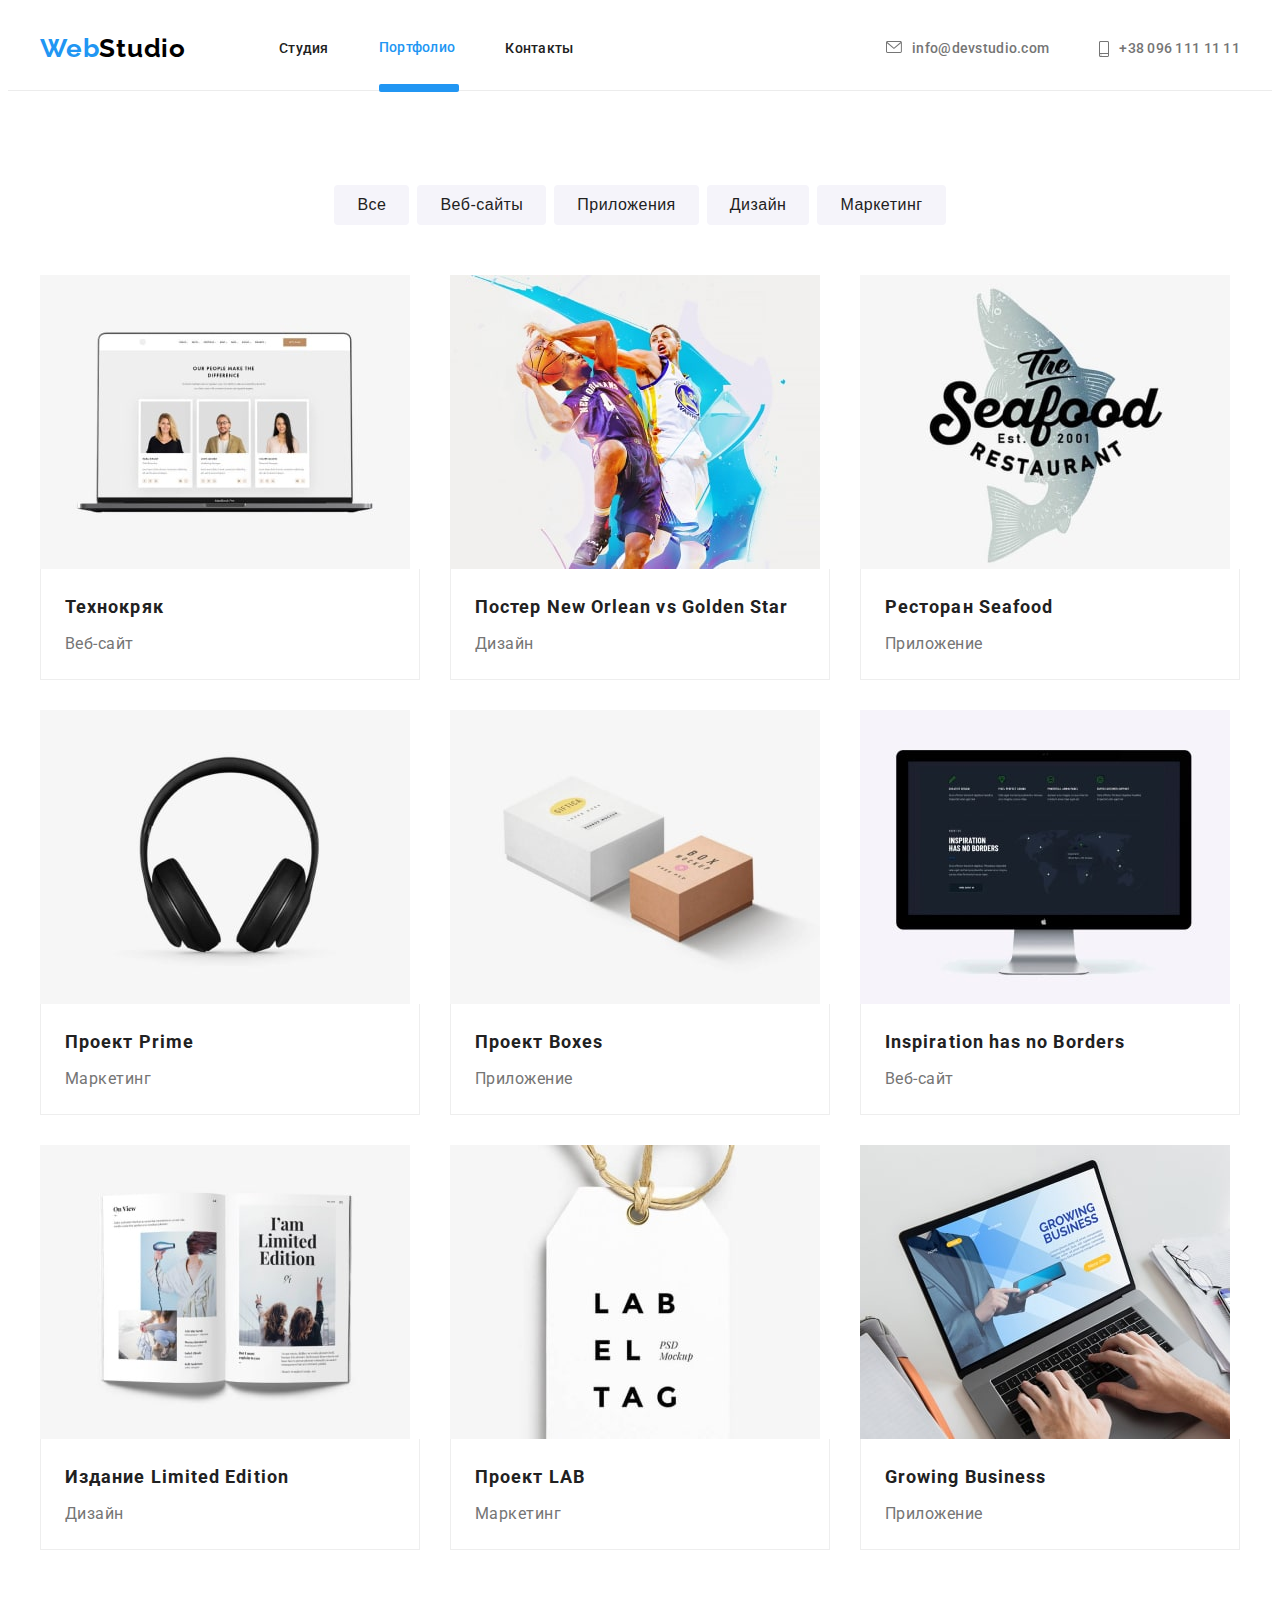
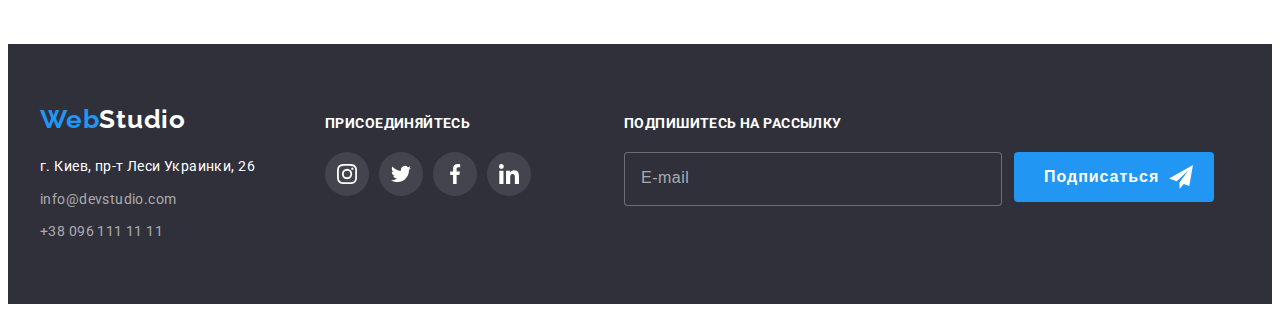
==== commit bf41fea0: "sass" ====
--- a/portfolio.html
+++ b/portfolio.html
@@ -70,7 +70,7 @@
 
     <!-- Портфолио -->
     <main>
-      <section class="portfolio">
+      <section class="portfolio-section">
         <div class="container">
           <h1 class="visually-hidden">Портфолио</h1>
           <!-- Скрытый, для семантики -->
@@ -78,13 +78,21 @@
           <!-- Портфолио фильтры -->
 
           <ul class="filtre list">
-            <li class="filtre-btn"><button class="filtre-list" name="button">Все</button></li>
-            <li class="filtre-btn"><button class="filtre-list" name="button">Веб-сайты</button></li>
-            <li class="filtre-btn">
-              <button class="filtre-list" name="button">Приложения</button>
-            </li>
-            <li class="filtre-btn"><button class="filtre-list" name="button">Дизайн</button></li>
-            <li class="filtre-btn"><button class="filtre-list" name="button">Маркетинг</button></li>
+            <li class="filtre__item">
+              <button class="button button--filtre" name="button">Все</button>
+            </li>
+            <li class="filtre__item">
+              <button class="button button--filtre" name="button">Веб-сайты</button>
+            </li>
+            <li class="filtre__item">
+              <button class="button button--filtre" name="button">Приложения</button>
+            </li>
+            <li class="filtre__item">
+              <button class="button button--filtre" name="button">Дизайн</button>
+            </li>
+            <li class="filtre__item">
+              <button class="button button--filtre" name="button">Маркетинг</button>
+            </li>
           </ul>
 
           <!-- Портфолио-карточки -->
@@ -92,217 +100,217 @@
           <ul class="content list">
             <!-- Технокряк -->
 
-            <li class="content-list">
-              <a href="" class="content-link list">
-                <div class="content-image">
-                  <img
-                    class="image"
+            <li class="content__list">
+              <a href="" class="content__link list">
+                <div class="content__image">
+                  <img
+                    class="content__img"
                     src="./image/portfolio/tehnokryak.jpg"
                     alt="Технокряк"
                     width="370"
                   />
-                  <p class="overlay">
-                    Технокряк это современная площадка распространения коронавируса. Компании
-                    используют эту платформу для цифрового шпионажа и атак на защищённые сервера
-                    конкурентов.
-                  </p>
-                </div>
-                <div class="box">
-                  <h2 class="caption">Технокряк</h2>
-                  <p class="subtitle">Веб-сайт</p>
+                  <p class="content__overlay">
+                    Технокряк это современная площадка распространения коронавируса. Компании
+                    используют эту платформу для цифрового шпионажа и атак на защищённые сервера
+                    конкурентов.
+                  </p>
+                </div>
+                <div class="content__box">
+                  <h2 class="content__caption">Технокряк</h2>
+                  <p class="content__subtitle">Веб-сайт</p>
                 </div>
               </a>
             </li>
 
             <!-- Постер New Orlean vs Golden Star -->
 
-            <li class="content-list">
-              <a href="" class="content-link list">
-                <div class="content-image">
-                  <img
-                    class="image"
+            <li class="content__list">
+              <a href="" class="content__link list">
+                <div class="content__image">
+                  <img
+                    class="content__img"
                     src="./image/portfolio/Poster-Ne-Orlean-vs-Golden-Star.jpg"
                     alt="Постер New Orlean vs Golden Star"
                     width="370"
                   />
-                  <p class="overlay">
-                    Технокряк это современная площадка распространения коронавируса. Компании
-                    используют эту платформу для цифрового шпионажа и атак на защищённые сервера
-                    конкурентов.
-                  </p>
-                </div>
-                <div class="box">
-                  <h2 class="caption" lang="en">Постер New Orlean vs Golden Star</h2>
-                  <p class="subtitle">Дизайн</p>
+                  <p class="content__overlay">
+                    Технокряк это современная площадка распространения коронавируса. Компании
+                    используют эту платформу для цифрового шпионажа и атак на защищённые сервера
+                    конкурентов.
+                  </p>
+                </div>
+                <div class="content__box">
+                  <h2 class="content__caption" lang="en">Постер New Orlean vs Golden Star</h2>
+                  <p class="content__subtitle">Дизайн</p>
                 </div>
               </a>
             </li>
 
             <!-- Ресторан Seafood -->
 
-            <li class="content-list">
-              <a href="" class="content-link list">
-                <div class="content-image">
-                  <img
-                    class="image"
+            <li class="content__list">
+              <a href="" class="content__link list">
+                <div class="content__image">
+                  <img
+                    class="content__img"
                     src="./image/portfolio/Restoran-Seafood.jpg"
                     alt="Ресторан Seafood"
                     width="370"
                   />
-                  <p class="overlay">
-                    Технокряк это современная площадка распространения коронавируса. Компании
-                    используют эту платформу для цифрового шпионажа и атак на защищённые сервера
-                    конкурентов.
-                  </p>
-                </div>
-                <div class="box">
-                  <h2 class="caption" lang="en">Ресторан Seafood</h2>
-                  <p class="subtitle">Приложение</p>
+                  <p class="content__overlay">
+                    Технокряк это современная площадка распространения коронавируса. Компании
+                    используют эту платформу для цифрового шпионажа и атак на защищённые сервера
+                    конкурентов.
+                  </p>
+                </div>
+                <div class="content__box">
+                  <h2 class="content__caption" lang="en">Ресторан Seafood</h2>
+                  <p class="content__subtitle">Приложение</p>
                 </div>
               </a>
             </li>
 
             <!-- Проект Prime -->
 
-            <li class="content-list">
-              <a href="" class="content-link list">
-                <div class="content-image">
-                  <img
-                    class="image"
+            <li class="content__list">
+              <a href="" class="content__link list">
+                <div class="content__image">
+                  <img
+                    class="content__img"
                     src="./image/portfolio/Proekt-Prime.jpg"
                     alt="Проект Prime"
                     width="370"
                   />
-                  <p class="overlay">
-                    Технокряк это современная площадка распространения коронавируса. Компании
-                    используют эту платформу для цифрового шпионажа и атак на защищённые сервера
-                    конкурентов.
-                  </p>
-                </div>
-                <div class="box">
-                  <h2 class="caption" lang="en">Проект Prime</h2>
-                  <p class="subtitle">Маркетинг</p>
+                  <p class="content__overlay">
+                    Технокряк это современная площадка распространения коронавируса. Компании
+                    используют эту платформу для цифрового шпионажа и атак на защищённые сервера
+                    конкурентов.
+                  </p>
+                </div>
+                <div class="content__box">
+                  <h2 class="content__caption" lang="en">Проект Prime</h2>
+                  <p class="content__subtitle">Маркетинг</p>
                 </div>
               </a>
             </li>
 
             <!-- Проект Boxes -->
 
-            <li class="content-list">
-              <a href="" class="content-link list">
-                <div class="content-image">
-                  <img
-                    class="image"
+            <li class="content__list">
+              <a href="" class="content__link list">
+                <div class="content__image">
+                  <img
+                    class="content__img"
                     src="./image/portfolio/Proekt-Boxes.jpg"
                     alt="Проект Boxes"
                     width="370"
                   />
-                  <p class="overlay">
-                    Технокряк это современная площадка распространения коронавируса. Компании
-                    используют эту платформу для цифрового шпионажа и атак на защищённые сервера
-                    конкурентов.
-                  </p>
-                </div>
-                <div class="box">
-                  <h2 class="caption" lang="en">Проект Boxes</h2>
-                  <p class="subtitle">Приложение</p>
+                  <p class="content__overlay">
+                    Технокряк это современная площадка распространения коронавируса. Компании
+                    используют эту платформу для цифрового шпионажа и атак на защищённые сервера
+                    конкурентов.
+                  </p>
+                </div>
+                <div class="content__box">
+                  <h2 class="content__caption" lang="en">Проект Boxes</h2>
+                  <p class="content__subtitle">Приложение</p>
                 </div>
               </a>
             </li>
 
             <!-- Inspiration has no Borders -->
 
-            <li class="content-list">
-              <a href="" class="content-link list">
-                <div class="content-image">
-                  <img
-                    class="image"
+            <li class="content__list">
+              <a href="" class="content__link list">
+                <div class="content__image">
+                  <img
+                    class="content__img"
                     src="./image/portfolio/Inspiration-has-no-Borders.jpg"
                     alt="Inspiration has no Borders"
                     width="370"
                   />
-                  <p class="overlay">
-                    Технокряк это современная площадка распространения коронавируса. Компании
-                    используют эту платформу для цифрового шпионажа и атак на защищённые сервера
-                    конкурентов.
-                  </p>
-                </div>
-                <div class="box">
-                  <h2 class="caption" lang="en">Inspiration has no Borders</h2>
-                  <p class="subtitle">Веб-сайт</p>
+                  <p class="content__overlay">
+                    Технокряк это современная площадка распространения коронавируса. Компании
+                    используют эту платформу для цифрового шпионажа и атак на защищённые сервера
+                    конкурентов.
+                  </p>
+                </div>
+                <div class="content__box">
+                  <h2 class="content__caption" lang="en">Inspiration has no Borders</h2>
+                  <p class="content__subtitle">Веб-сайт</p>
                 </div>
               </a>
             </li>
 
             <!-- Издание Limited Edition -->
 
-            <li class="content-list">
-              <a href="" class="content-link list">
-                <div class="content-image">
-                  <img
-                    class="image"
+            <li class="content__list">
+              <a href="" class="content__link list">
+                <div class="content__image">
+                  <img
+                    class="content__img"
                     src="./image/portfolio/Izdanie-Limited-Edition.jpg"
                     alt="Издание
                     Limited Edition"
                     width="370"
                   />
-                  <p class="overlay">
-                    Технокряк это современная площадка распространения коронавируса. Компании
-                    используют эту платформу для цифрового шпионажа и атак на защищённые сервера
-                    конкурентов.
-                  </p>
-                </div>
-                <div class="box">
-                  <h2 class="caption" lang="en">Издание Limited Edition</h2>
-                  <p class="subtitle">Дизайн</p>
+                  <p class="content__overlay">
+                    Технокряк это современная площадка распространения коронавируса. Компании
+                    используют эту платформу для цифрового шпионажа и атак на защищённые сервера
+                    конкурентов.
+                  </p>
+                </div>
+                <div class="content__box">
+                  <h2 class="content__caption" lang="en">Издание Limited Edition</h2>
+                  <p class="content__subtitle">Дизайн</p>
                 </div>
               </a>
             </li>
 
             <!-- Проект LAB -->
 
-            <li class="content-list">
-              <a href="" class="content-link list">
-                <div class="content-image">
-                  <img
-                    class="image"
+            <li class="content__list">
+              <a href="" class="content__link list">
+                <div class="content__image">
+                  <img
+                    class="content__img"
                     src="./image/portfolio/Proekt-LAB.jpg"
                     alt="Проект LAB"
                     width="370"
                   />
-                  <p class="overlay">
-                    Технокряк это современная площадка распространения коронавируса. Компании
-                    используют эту платформу для цифрового шпионажа и атак на защищённые сервера
-                    конкурентов.
-                  </p>
-                </div>
-                <div class="box">
-                  <h2 class="caption" lang="en">Проект LAB</h2>
-                  <p class="subtitle">Маркетинг</p>
+                  <p class="content__overlay">
+                    Технокряк это современная площадка распространения коронавируса. Компании
+                    используют эту платформу для цифрового шпионажа и атак на защищённые сервера
+                    конкурентов.
+                  </p>
+                </div>
+                <div class="content__box">
+                  <h2 class="content__caption" lang="en">Проект LAB</h2>
+                  <p class="content__subtitle">Маркетинг</p>
                 </div>
               </a>
             </li>
 
             <!-- Growing Business -->
 
-            <li class="content-list">
-              <a href="" class="content-link list">
-                <div class="content-image">
-                  <img
-                    class="image"
+            <li class="content__list">
+              <a href="" class="content__link list">
+                <div class="content__image">
+                  <img
+                    class="content__img"
                     src="./image/portfolio/Growing-Business.jpg"
                     alt="Growing Business"
                     width="370"
                   />
-                  <p class="overlay">
-                    Технокряк это современная площадка распространения коронавируса. Компании
-                    используют эту платформу для цифрового шпионажа и атак на защищённые сервера
-                    конкурентов.
-                  </p>
-                </div>
-                <div class="box">
-                  <h2 class="caption" lang="en">Growing Business</h2>
-                  <p class="subtitle">Приложение</p>
+                  <p class="content__overlay">
+                    Технокряк это современная площадка распространения коронавируса. Компании
+                    используют эту платформу для цифрового шпионажа и атак на защищённые сервера
+                    конкурентов.
+                  </p>
+                </div>
+                <div class="content__box">
+                  <h2 class="content__caption" lang="en">Growing Business</h2>
+                  <p class="content__subtitle">Приложение</p>
                 </div>
               </a>
             </li>
@@ -313,22 +321,22 @@
 
     <!-- Подвал -->
 
-    <footer class="footer">
-      <div class="footer-block container">
+    <footer class="footer-section">
+      <div class="footer container">
         <!-- Логотип -->
 
-        <div class="block">
-          <a class="logo block__logo" lang="en" href="index.html">
+        <div class="block-info">
+          <a class="logo block-info__logo" lang="en" href="index.html">
             <span class="logo__web">Web</span><span class="logo__studio--footer">Studio</span></a
           >
 
           <!-- Блок адрес -->
 
           <address class="address">
-            <ul class="address__table list">
-              <li class="address__list">
+            <ul class="address-table list">
+              <li class="address-table__list">
                 <a
-                  class="address__navigation list"
+                  class="address-table__navigation list"
                   href="https://www.google.com/maps/place/%D0%B1%D1%83%D0%BB.+%D0%9B%D0%B5%D1%81%D0%B8+%D0%A3%D0%BA%D1%80%D0%B0%D0%B8%D0%BD%D0%BA%D0%B8,+26,+%D0%9A%D0%B8%D0%B5%D0%B2,"
                   target="_blank"
                   rel="noreferrer noopeneer"
@@ -337,14 +345,16 @@
                 >
               </li>
 
-              <li class="address__list">
-                <a class="address__connect list" href="mailto:info@devstudio.com"
+              <li class="address-table__list">
+                <a class="address-table__connect list" href="mailto:info@devstudio.com"
                   >info@devstudio.com</a
                 >
               </li>
 
-              <li class="address__list">
-                <a class="address__connect list" href="tel:+380961111111">+38 096 111 11 11</a>
+              <li class="address-table__list">
+                <a class="address-table__connect list" href="tel:+380961111111"
+                  >+38 096 111 11 11</a
+                >
               </li>
             </ul>
           </address>
@@ -355,34 +365,34 @@
         <div class="join">
           <p class="join__text">присоединяйтесь</p>
 
-          <ul class="join__list list">
-            <li class="join__item">
-              <a class="join__link" href="">
-                <svg class="join__icon socials__icon" width="20" height="20">
+          <ul class="join-table list">
+            <li class="join-table__item">
+              <a class="join-table__link" href="">
+                <svg class="join-table__icon socials__icon" width="20" height="20">
                   <use href="./image/sprite.svg#icon-instagram"></use>
                 </svg>
               </a>
             </li>
 
-            <li class="join__item">
-              <a class="join__link" href="">
-                <svg class="join__icon socials__icon" width="20" height="20">
+            <li class="join-table__item">
+              <a class="join-table__link" href="">
+                <svg class="join-table__icon socials__icon" width="20" height="20">
                   <use href="./image/sprite.svg#icon-twitter"></use>
                 </svg>
               </a>
             </li>
 
-            <li class="join__item">
-              <a class="join__link" href="">
-                <svg class="join__icon socials__icon" width="20" height="20">
+            <li class="join-table__item">
+              <a class="join-table__link" href="">
+                <svg class="join-table__icon socials__icon" width="20" height="20">
                   <use href="./image/sprite.svg#icon-facebook"></use>
                 </svg>
               </a>
             </li>
 
-            <li class="join__item">
-              <a class="join__link" href="">
-                <svg class="join__icon socials__icon" width="20" height="20">
+            <li class="join-table__item">
+              <a class="join-table__link" href="">
+                <svg class="join-table__icon socials__icon" width="20" height="20">
                   <use href="./image/sprite.svg#icon-linkedin"></use>
                 </svg>
               </a>
@@ -392,27 +402,23 @@
 
         <!-- Подпишитесь на рассылку -->
 
-        <form action="#" class="subscription-form">
-          <p class="subscription-title">Подпишитесь на рассылку</p>
-          <div class="subscription-wrapper">
-            <div class="subscription-wrapper-input">
-              <input
-                class="subscription-input"
-                type="email"
-                name="subscription-name"
-                placeholder="E-mail"
-                required
-              />
-            </div>
-
-            <div class="subscription-wrapper-button">
-              <button class="subscription-button" type="submit">
-                <span class="subscription-text">Подписаться</span>
-                <svg class="subscription-icon" width="24" height="24">
-                  <use href="./image/sprite.svg#icon-footer-icon-send"></use>
-                </svg>
-              </button>
-            </div>
+        <form action="#" class="subscription">
+          <p class="subscription__title">Подпишитесь на рассылку</p>
+          <div class="subscription__wrapper">
+            <input
+              class="subscription__input"
+              type="email"
+              name="subscription-name"
+              placeholder="E-mail"
+              required
+            />
+
+            <button class="button button--subscription" type="submit">
+              <span class="button__text">Подписаться</span>
+              <svg class="button__icon" width="24" height="24">
+                <use href="./image/sprite.svg#icon-footer-icon-send"></use>
+              </svg>
+            </button>
           </div>
         </form>
       </div>
--- a/css/main.css
+++ b/css/main.css
@@ -142,6 +142,10 @@
   padding: 0;
 }
 
+.wrapper__connection {
+  margin-left: auto;
+}
+
 .connection__item + .connection__item {
   margin-left: 50px;
 }
@@ -161,10 +165,6 @@
 .connection__link:hover, .connection__link:focus {
   color: var(--secondary-text-color);
   fill: var(--secondary-text-color);
-}
-
-.wrapper__connection {
-  margin-left: auto;
 }
 
 .hero-section {
@@ -210,10 +210,14 @@
   min-width: 200px;
   text-align: center;
   padding: 10px 32px;
+  font-size: 16px;
+  line-height: 1.875;
+  letter-spacing: 0.06em;
+  font-weight: 700;
   transition: background-color 250ms cubic-bezier(0.4, 0, 0.2, 1);
 }
 
-.button:hover, .button:focus, .button:active {
+.button:hover, .button:focus {
   background-color: #188ce8;
 }
 
@@ -477,7 +481,7 @@
   fill: var(--secondary-text-color);
 }
 
-.portfolio {
+.portfolio-section {
   margin-right: auto;
   margin-left: auto;
   background-color: var(--primary-background-color);
@@ -491,27 +495,25 @@
   margin-bottom: 50px;
 }
 
-.filtre-btn:not(:last-child) {
+.filtre__item:not(:last-child) {
   margin-right: 8px;
 }
 
-.filtre-list {
+.button--filtre {
   color: var(--page-text);
-  border: 1px solid transparent;
   background-color: #f5f4fa;
-  border-radius: 4px;
   font-weight: 500;
   line-height: 1.62;
-  text-align: center;
-  letter-spacing: 0.03em;
-  cursor: pointer;
-  transition-property: background-color, color, box-shadow;
+  letter-spacing: 0.03em;
+  padding: 6px 22px;
+  height: auto;
+  min-width: auto;
+  transition-property: color, box-shadow;
   transition-duration: 250ms;
   transition-timing-function: cubic-bezier(0.4, 0, 0.2, 1);
 }
 
-.filtre-list:hover,
-.filtre-list:focus {
+.button--filtre:hover, .button--filtre:focus {
   color: var(--third-text-color);
   background-color: var(--third-background-color);
   box-shadow: 0px 3px 1px rgba(0, 0, 0, 0.1), 0px 1px 2px rgba(0, 0, 0, 0.08), 0px 2px 2px rgba(0, 0, 0, 0.12);
@@ -525,12 +527,12 @@
   margin-left: -30px;
 }
 
-.content-image {
+.content__image {
   position: relative;
   overflow: hidden;
 }
 
-.overlay {
+.content__overlay {
   position: absolute;
   top: 0;
   left: 0;
@@ -550,41 +552,40 @@
   transition-timing-function: cubic-bezier(0.4, 0, 0.2, 1);
 }
 
-.content > .content-list {
+.content__link:hover .content__overlay,
+.content__link:focus .content__overlay {
+  transform: translateY(0);
+}
+
+.content__list {
   flex-basis: calc(100% / 3 - 30px);
   margin-top: 30px;
   margin-left: 30px;
 }
 
-.content-link {
+.content__link {
   display: block;
   transition-property: box-shadow;
   transition-duration: 250ms;
   transition-timing-function: cubic-bezier(0.4, 0, 0.2, 1);
 }
 
-.content-link:hover,
-.content-link:focus {
+.content__link:hover, .content__link:focus {
   box-shadow: 0px 3px 1px rgba(0, 0, 0, 0.1), 0px 1px 2px rgba(0, 0, 0, 0.08), 0px 2px 2px rgba(0, 0, 0, 0.12);
 }
 
-.content-link:hover .overlay,
-.content-link:focus .overlay {
-  transform: translateY(0);
-}
-
-.image {
+.content__img {
   max-width: 370px;
 }
 
-.box {
+.content__box {
   padding: 20px 24px;
   border-left: 1px solid #eeeeee;
   border-right: 1px solid #eeeeee;
   border-bottom: 1px solid #eeeeee;
 }
 
-.caption {
+.content__caption {
   color: var(--page-text);
   font-weight: 700;
   font-size: 18px;
@@ -592,7 +593,7 @@
   letter-spacing: 0.06em;
 }
 
-.subtitle {
+.content__subtitle {
   color: var(--primary-text-color);
   line-height: 1.87;
   letter-spacing: 0.03em;
@@ -626,10 +627,6 @@
   margin-top: 20px;
 }
 
-.address-table__navigation:hover, .address-table__navigation:focus, .address-table__connect:hover, .address-table__connect:focus {
-  color: var(--secondary-text-color);
-}
-
 .address-table__list:not(:last-child) {
   margin-bottom: 9px;
 }
@@ -642,12 +639,20 @@
   transition: var(--transition-color);
 }
 
+.address-table__navigation:hover, .address-table__navigation:focus {
+  color: var(--secondary-text-color);
+}
+
 .address-table__connect {
   color: rgba(255, 255, 255, 0.6);
   font-size: 14px;
   line-height: 1.71;
   letter-spacing: 0.03em;
   transition: var(--transition-color);
+}
+
+.address-table__connect:hover, .address-table__connect:focus {
+  color: var(--secondary-text-color);
 }
 
 .join__text {
@@ -731,37 +736,24 @@
   color: rgba(255, 255, 255, 0.6);
 }
 
-.subscription-button {
-  display: flex;
-  align-items: center;
-  background-color: var(--third-background-color);
-  width: 200px;
-  height: 50px;
+.button--subscription {
+  display: flex;
+  align-items: center;
   padding: 0;
-  border-radius: 4px;
-  border: transparent;
-  cursor: pointer;
   transition: box-shadow 250ms cubic-bezier(0.4, 0, 0.2, 1);
 }
 
-.subscription-button:hover, .subscription-button:focus {
-  background-color: #188ce8;
+.button--subscription:hover, .button--subscription:focus {
   box-shadow: 0px 4px 4px rgba(0, 0, 0, 0.15);
 }
 
-.subscription-button__text {
-  color: var(--third-text-color);
+.button__text {
   margin-left: 29px;
   margin-right: 10px;
-  font-weight: 700;
-  font-size: 16px;
-  line-height: 1.87;
-  text-align: center;
-  letter-spacing: 0.06em;
-  display: block;
-}
-
-.subscription-button__icon {
+  display: block;
+}
+
+.button__icon {
   fill: var(--third-text-color);
   padding: 0;
   margin: 0;
@@ -844,6 +836,10 @@
   transition: fill 250ms cubic-bezier(0.4, 0, 0.2, 1);
 }
 
+.modal-form__input:focus + .modal-form__icon {
+  fill: var(--secondary-text-color);
+}
+
 .modal-form__input {
   display: block;
   width: 448px;
@@ -859,10 +855,6 @@
   outline: none;
 }
 
-.modal-form__input:focus + .modal-form__icon {
-  fill: var(--secondary-text-color);
-}
-
 .modal-field__textarea {
   width: 100%;
   height: 120px;
@@ -896,6 +888,11 @@
   margin: 0 auto;
 }
 
+.modal-form-checkbox__link {
+  color: var(--secondary-text-color);
+  text-decoration: underline;
+}
+
 .modal-form-checkbox__icon {
   width: 16px;
   height: 15px;
@@ -915,24 +912,13 @@
   border: transparent;
 }
 
-.modal-form-checkbox__link {
-  color: var(--secondary-text-color);
-  text-decoration: underline;
-}
-
 .button--modal {
   display: block;
   margin: 0 auto;
-  border: none;
-  font-weight: 700;
-  line-height: 1.87;
-  letter-spacing: 0.06em;
-  transition: background-color 250ms cubic-bezier(0.4, 0, 0.2, 1), box-shadow 250ms cubic-bezier(0.4, 0, 0.2, 1);
-}
-
-.button--modal:hover,
-.button--modal:focus,
-.button--modal:active {
+  transition: box-shadow 250ms cubic-bezier(0.4, 0, 0.2, 1);
+}
+
+.button--modal:hover, .button--modal:focus {
   box-shadow: 0px 4px 4px rgba(0, 0, 0, 0.15);
 }
 
